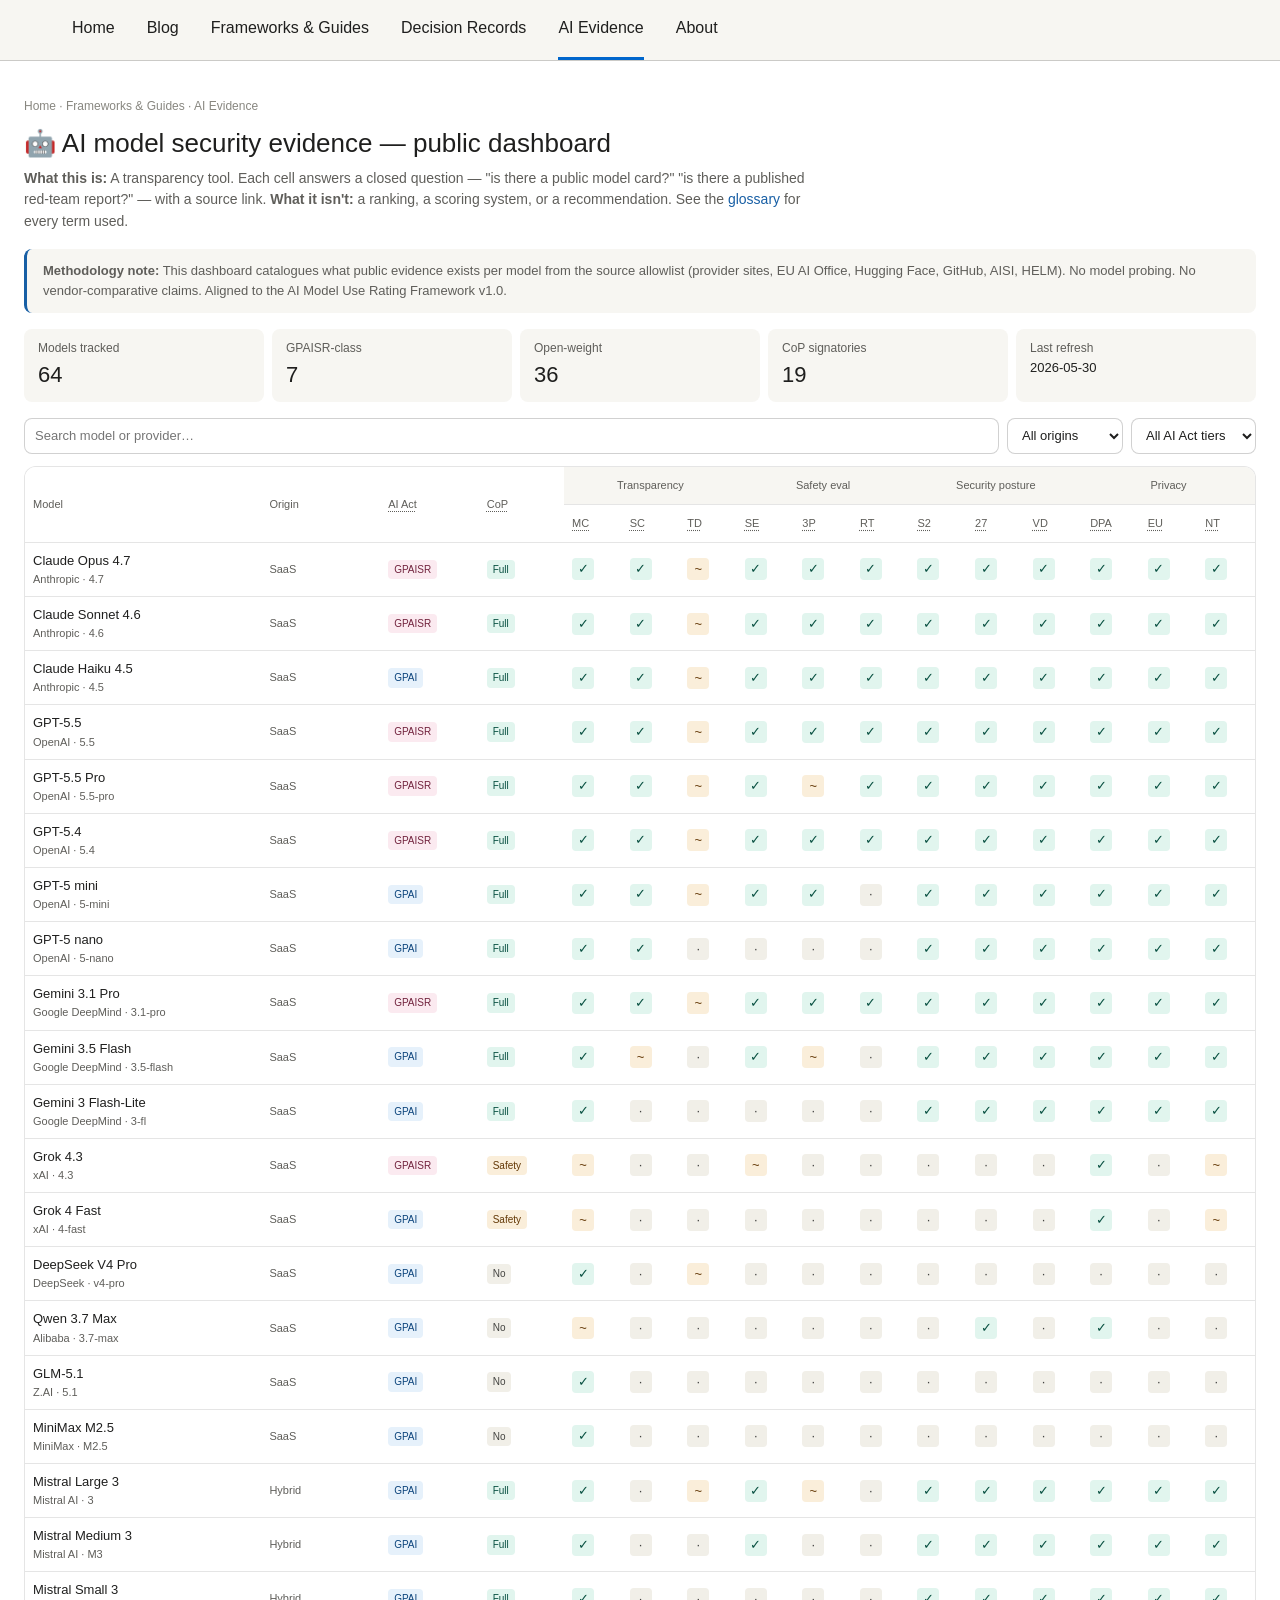
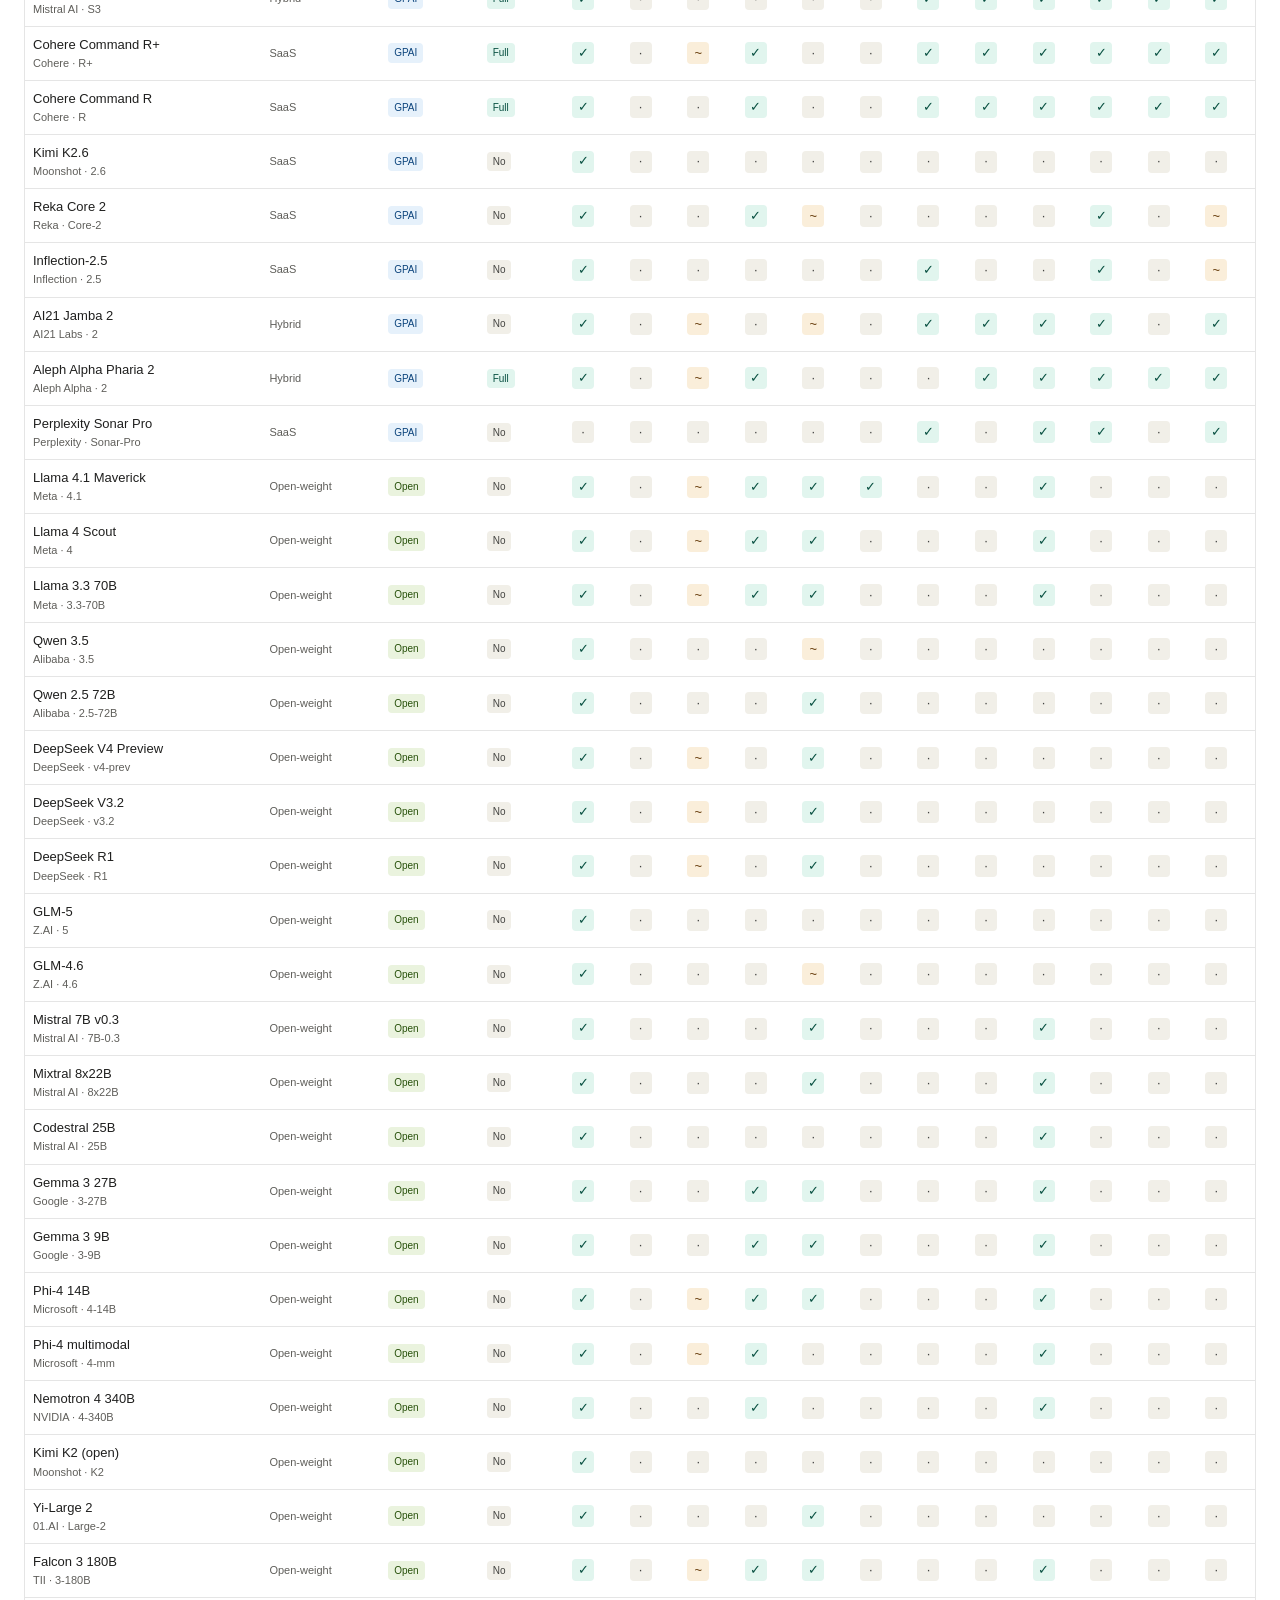
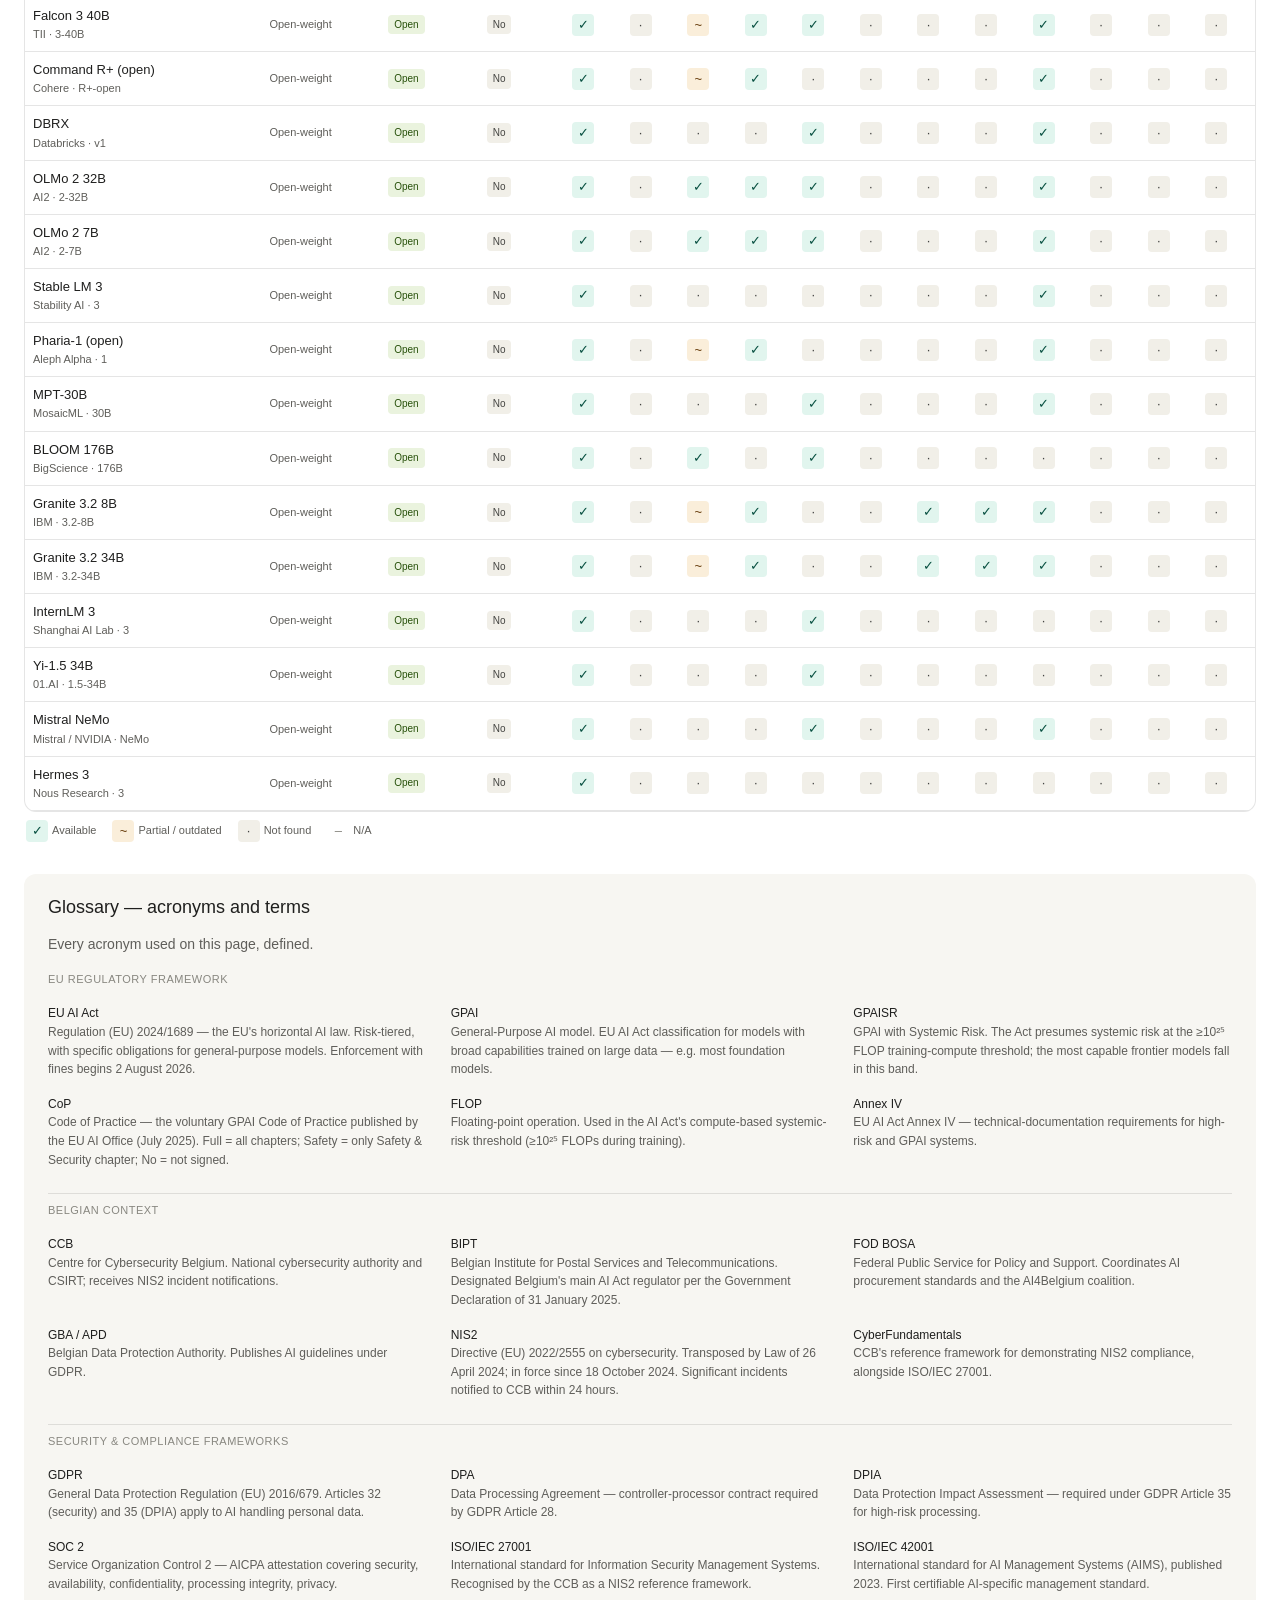
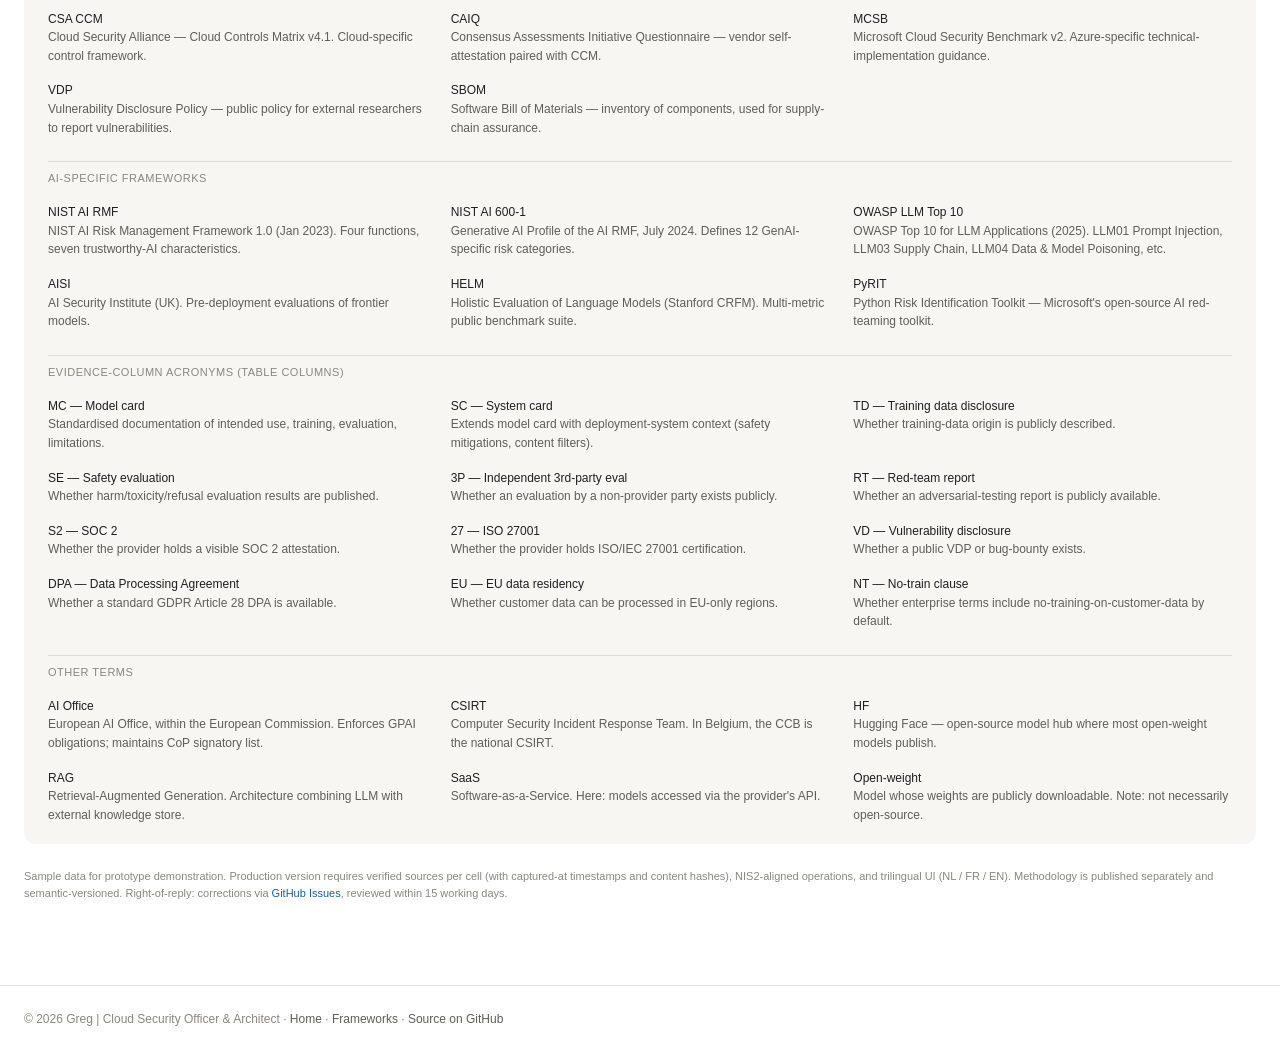
==== ai-evidence/index.html @ 9d5971b0 "Adding Benchmark" ====
<!DOCTYPE html>
<html lang="en">
<head>
  <meta charset="UTF-8">
  <meta name="viewport" content="width=device-width, initial-scale=1.0">
  <title>AI Evidence Dashboard — Greg</title>
  <meta name="description" content="Public dashboard cataloguing security-relevant evidence availability for AI models. Not a ranking.">
  <style>
    :root {
      --bg: #FFFFFF;
      --bg-2: #F7F6F2;
      --bg-3: #F1EFE8;
      --text: #1F1F1E;
      --text-2: #5F5E5A;
      --text-3: #888780;
      --accent: #185FA5;
      --border: rgba(0,0,0,0.10);
      --border-2: rgba(0,0,0,0.18);
      --radius-md: 8px;
      --radius-lg: 12px;
      --font-sans: -apple-system, BlinkMacSystemFont, "Segoe UI", Roboto, Helvetica, Arial, sans-serif;
      --c-teal-50: #E1F5EE; --c-teal-800: #085041;
      --c-amber-50: #FAEEDA; --c-amber-800: #633806;
      --c-gray-50: #F1EFE8; --c-gray-800: #444441;
      --c-blue-50: #E6F1FB; --c-blue-800: #0C447C;
      --c-pink-50: #FBEAF0; --c-pink-800: #72243E;
      --c-green-50: #EAF3DE; --c-green-800: #27500A;
    }
    @media (prefers-color-scheme: dark) {
      :root {
        --bg: #1A1A1A;
        --bg-2: #232321;
        --bg-3: #2C2C2A;
        --text: #F1EFE8;
        --text-2: #B4B2A9;
        --text-3: #888780;
        --accent: #85B7EB;
        --border: rgba(255,255,255,0.12);
        --border-2: rgba(255,255,255,0.20);
        --c-teal-50: #085041; --c-teal-800: #9FE1CB;
        --c-amber-50: #633806; --c-amber-800: #FAC775;
        --c-gray-50: #444441; --c-gray-800: #D3D1C7;
        --c-blue-50: #0C447C; --c-blue-800: #B5D4F4;
        --c-pink-50: #72243E; --c-pink-800: #F4C0D1;
        --c-green-50: #27500A; --c-green-800: #C0DD97;
      }
    }
    * { box-sizing: border-box; }
    body {
      font-family: var(--font-sans);
      color: var(--text);
      background: var(--bg);
      margin: 0;
      line-height: 1.55;
    }
    a { color: var(--accent); text-decoration: none; }
    a:hover { text-decoration: underline; }

    /* Site nav bar — styled to match gkrpro.github.io main nav */
    .site-nav {
      background: var(--bg-2);
      border-bottom: 1px solid var(--border-2);
      position: sticky;
      top: 0;
      z-index: 100;
    }
    .site-nav ul {
      list-style: none;
      max-width: 1200px;
      margin: 0 auto;
      padding: 0 2rem;
      display: flex;
      gap: 2rem;
      flex-wrap: wrap;
    }
    .site-nav a {
      display: block;
      padding: 1rem 0;
      color: var(--text);
      text-decoration: none;
      font-weight: 500;
      border-bottom: 3px solid transparent;
      transition: border-color 0.2s;
    }
    .site-nav a:hover {
      border-bottom-color: #0066cc;
      text-decoration: none;
    }
    .site-nav a.current {
      border-bottom-color: #0066cc;
    }

    main {
      max-width: 1400px;
      margin: 0 auto;
      padding: 24px;
    }
    h1 { font-size: 26px; font-weight: 500; margin: 8px 0 0; }
    h2 { font-size: 18px; font-weight: 500; margin: 32px 0 12px; }
    h3 { font-size: 14px; font-weight: 500; margin: 0 0 8px; }
    .lead { font-size: 14px; color: var(--text-2); margin: 4px 0 16px; max-width: 800px; }
    .breadcrumb { font-size: 12px; color: var(--text-3); margin-bottom: 4px; }
    .breadcrumb a { color: var(--text-3); }

    .banner { font-size: 13px; color: var(--text-2); background: var(--bg-2); padding: 12px 16px; border-radius: var(--radius-md); margin-bottom: 16px; border-left: 3px solid var(--accent); }
    .stats { display: grid; grid-template-columns: repeat(auto-fit, minmax(140px, 1fr)); gap: 8px; margin-bottom: 16px; }
    .stat { background: var(--bg-2); border-radius: var(--radius-md); padding: 10px 14px; }
    .stat-l { font-size: 12px; color: var(--text-2); }
    .stat-v { font-size: 22px; font-weight: 500; }
    .controls { display: flex; gap: 8px; flex-wrap: wrap; margin-bottom: 12px; }
    .controls input, .controls select {
      font-family: inherit;
      font-size: 13px;
      padding: 8px 10px;
      border: 0.5px solid var(--border-2);
      border-radius: var(--radius-md);
      background: var(--bg);
      color: var(--text);
      min-height: 36px;
    }
    .controls input { flex: 1; min-width: 200px; }
    .tbl-wrap { overflow-x: auto; border: 0.5px solid var(--border); border-radius: var(--radius-lg); background: var(--bg); }
    table.evd { width: 100%; border-collapse: collapse; font-size: 12px; min-width: 1100px; }
    table.evd thead th {
      position: sticky; top: 0; z-index: 2;
      background: var(--bg);
      border-bottom: 0.5px solid var(--border);
      padding: 10px 8px;
      text-align: left;
      font-weight: 500;
      font-size: 11px;
      color: var(--text-2);
      white-space: nowrap;
    }
    table.evd thead th.grp { background: var(--bg-2); }
    table.evd thead th[title] { cursor: help; text-decoration: underline dotted; text-underline-offset: 3px; }
    table.evd tbody td { padding: 8px; border-bottom: 0.5px solid var(--border); vertical-align: middle; white-space: nowrap; }
    table.evd tbody tr:hover { background: var(--bg-2); cursor: pointer; }
    .mdl { font-weight: 500; font-size: 13px; }
    .mdl-prov { font-size: 11px; color: var(--text-2); }
    .cell { display: inline-flex; align-items: center; justify-content: center; width: 22px; height: 22px; border-radius: 4px; font-size: 13px; }
    .cell.yes { color: var(--c-teal-800); background: var(--c-teal-50); }
    .cell.no { color: var(--c-gray-800); background: var(--c-gray-50); }
    .cell.part { color: var(--c-amber-800); background: var(--c-amber-50); }
    .cell.na { color: var(--text-3); background: transparent; }
    .badge { display: inline-block; font-size: 10px; padding: 2px 6px; border-radius: 4px; font-weight: 500; }
    .b-gpaisr { background: var(--c-pink-50); color: var(--c-pink-800); }
    .b-gpai { background: var(--c-blue-50); color: var(--c-blue-800); }
    .b-open { background: var(--c-green-50); color: var(--c-green-800); }
    .b-cop-f { background: var(--c-teal-50); color: var(--c-teal-800); }
    .b-cop-s { background: var(--c-amber-50); color: var(--c-amber-800); }
    .b-cop-n { background: var(--c-gray-50); color: var(--c-gray-800); }
    .legend { display: flex; gap: 16px; flex-wrap: wrap; font-size: 11px; color: var(--text-2); margin: 8px 2px 0; }
    .legend span { display: inline-flex; align-items: center; gap: 4px; }
    .detail { background: var(--bg-2); border-radius: var(--radius-lg); padding: 16px 18px; margin-top: 12px; font-size: 13px; display: none; }
    .detail.open { display: block; }
    .detail-row { display: flex; justify-content: space-between; padding: 6px 0; border-bottom: 0.5px solid var(--border); font-size: 12px; gap: 12px; }
    .detail-row:last-child { border-bottom: none; }
    .glossary { background: var(--bg-2); border-radius: var(--radius-lg); padding: 20px 24px; margin-top: 32px; }
    .glossary-grid { display: grid; grid-template-columns: repeat(auto-fit, minmax(280px, 1fr)); gap: 16px 24px; margin-top: 12px; }
    .gl-item { font-size: 12px; }
    .gl-key { font-weight: 500; color: var(--text); }
    .gl-def { color: var(--text-2); }
    .gl-section { grid-column: 1 / -1; font-size: 11px; font-weight: 500; color: var(--text-3); text-transform: uppercase; letter-spacing: 0.5px; margin-top: 8px; padding-top: 8px; border-top: 0.5px solid var(--border); }
    .gl-section:first-of-type { border-top: none; padding-top: 0; margin-top: 0; }
    .site-footer {
      border-top: 0.5px solid var(--border);
      margin-top: 48px;
      padding: 24px;
      max-width: 1400px;
      margin-left: auto;
      margin-right: auto;
      font-size: 12px;
      color: var(--text-3);
    }
    .site-footer a { color: var(--text-2); }
    .sr-only { position: absolute; width: 1px; height: 1px; padding: 0; margin: -1px; overflow: hidden; clip: rect(0,0,0,0); white-space: nowrap; border: 0; }
  </style>
</head>
<body>
  <h2 class="sr-only">AI Model Security Evidence Dashboard — Greg's site.</h2>

  <!-- Site navigation matching the rest of gkrpro.github.io -->
  <nav class="site-nav" aria-label="Main navigation">
    <ul>
      <li><a href="/">Home</a></li>
      <li><a href="/blog.html">Blog</a></li>
      <li><a href="/frameworks.html">Frameworks &amp; Guides</a></li>
      <li><a href="/decision-records.html">Decision Records</a></li>
      <li><a href="ai-evidence/index.html" class="current" aria-current="page">AI Evidence</a></li>
      <li><a href="/about.html">About</a></li>
    </ul>
  </nav>

  <main>
    <p class="breadcrumb"><a href="/">Home</a> · <a href="/frameworks.html">Frameworks &amp; Guides</a> · AI Evidence</p>
    <h1>🤖 AI model security evidence — public dashboard</h1>
    <p class="lead">
      <strong>What this is:</strong> A transparency tool. Each cell answers a closed question — "is there a public model card?" "is there a published red-team report?" — with a source link. <strong>What it isn't:</strong> a ranking, a scoring system, or a recommendation. See the <a href="#glossary">glossary</a> for every term used.
    </p>

    <div class="banner">
      <strong>Methodology note:</strong> This dashboard catalogues what public evidence exists per model from the source allowlist (provider sites, EU AI Office, Hugging Face, GitHub, AISI, HELM). No model probing. No vendor-comparative claims. Aligned to the AI Model Use Rating Framework v1.0.
    </div>

    <div class="stats">
      <div class="stat"><div class="stat-l">Models tracked</div><div class="stat-v" id="s-total">—</div></div>
      <div class="stat"><div class="stat-l">GPAISR-class</div><div class="stat-v" id="s-sr">—</div></div>
      <div class="stat"><div class="stat-l">Open-weight</div><div class="stat-v" id="s-ow">—</div></div>
      <div class="stat"><div class="stat-l">CoP signatories</div><div class="stat-v" id="s-cop">—</div></div>
      <div class="stat"><div class="stat-l">Last refresh</div><div class="stat-v" style="font-size: 13px;" id="s-refresh">—</div></div>
    </div>

    <div class="controls">
      <input type="text" id="f-search" placeholder="Search model or provider…" aria-label="Search">
      <select id="f-origin" aria-label="Filter by origin">
        <option value="">All origins</option>
        <option value="SaaS">SaaS API</option>
        <option value="Open-weight">Open-weight</option>
        <option value="Hybrid">Hybrid</option>
      </select>
      <select id="f-tier" aria-label="Filter by AI Act tier">
        <option value="">All AI Act tiers</option>
        <option value="GPAISR">GPAISR-class</option>
        <option value="GPAI">GPAI</option>
        <option value="Open">Open-weight</option>
      </select>
    </div>

    <div class="tbl-wrap">
      <table class="evd" aria-label="Models and evidence availability">
        <thead>
          <tr>
            <th rowspan="2">Model</th>
            <th rowspan="2">Origin</th>
            <th rowspan="2" title="EU AI Act classification">AI Act</th>
            <th rowspan="2" title="GPAI Code of Practice signatory status">CoP</th>
            <th class="grp" colspan="3" style="text-align: center;">Transparency</th>
            <th class="grp" colspan="3" style="text-align: center;">Safety eval</th>
            <th class="grp" colspan="3" style="text-align: center;">Security posture</th>
            <th class="grp" colspan="3" style="text-align: center;">Privacy</th>
          </tr>
          <tr>
            <th title="Model card">MC</th>
            <th title="System card">SC</th>
            <th title="Training data disclosure">TD</th>
            <th title="Safety evaluation published">SE</th>
            <th title="Independent third-party evaluation">3P</th>
            <th title="Red-team report">RT</th>
            <th title="SOC 2 attestation">S2</th>
            <th title="ISO/IEC 27001 certification">27</th>
            <th title="Vulnerability disclosure policy">VD</th>
            <th title="Data Processing Agreement">DPA</th>
            <th title="EU data-residency option">EU</th>
            <th title="No-training-on-customer-data clause">NT</th>
          </tr>
        </thead>
        <tbody id="tbody"></tbody>
      </table>
    </div>

    <div class="legend" role="note">
      <span><span class="cell yes" aria-hidden="true">✓</span> Available</span>
      <span><span class="cell part" aria-hidden="true">~</span> Partial / outdated</span>
      <span><span class="cell no" aria-hidden="true">·</span> Not found</span>
      <span><span class="cell na" aria-hidden="true">–</span> N/A</span>
    </div>

    <div id="detail" class="detail" aria-live="polite"></div>

    <section class="glossary" id="glossary">
      <h2 style="margin-top: 0;">Glossary — acronyms and terms</h2>
      <p class="lead">Every acronym used on this page, defined.</p>

      <div class="glossary-grid">
        <div class="gl-section">EU regulatory framework</div>
        <div class="gl-item"><div class="gl-key">EU AI Act</div><div class="gl-def">Regulation (EU) 2024/1689 — the EU's horizontal AI law. Risk-tiered, with specific obligations for general-purpose models. Enforcement with fines begins 2 August 2026.</div></div>
        <div class="gl-item"><div class="gl-key">GPAI</div><div class="gl-def">General-Purpose AI model. EU AI Act classification for models with broad capabilities trained on large data — e.g. most foundation models.</div></div>
        <div class="gl-item"><div class="gl-key">GPAISR</div><div class="gl-def">GPAI with Systemic Risk. The Act presumes systemic risk at the ≥10²⁵ FLOP training-compute threshold; the most capable frontier models fall in this band.</div></div>
        <div class="gl-item"><div class="gl-key">CoP</div><div class="gl-def">Code of Practice — the voluntary GPAI Code of Practice published by the EU AI Office (July 2025). Full = all chapters; Safety = only Safety &amp; Security chapter; No = not signed.</div></div>
        <div class="gl-item"><div class="gl-key">FLOP</div><div class="gl-def">Floating-point operation. Used in the AI Act's compute-based systemic-risk threshold (≥10²⁵ FLOPs during training).</div></div>
        <div class="gl-item"><div class="gl-key">Annex IV</div><div class="gl-def">EU AI Act Annex IV — technical-documentation requirements for high-risk and GPAI systems.</div></div>

        <div class="gl-section">Belgian context</div>
        <div class="gl-item"><div class="gl-key">CCB</div><div class="gl-def">Centre for Cybersecurity Belgium. National cybersecurity authority and CSIRT; receives NIS2 incident notifications.</div></div>
        <div class="gl-item"><div class="gl-key">BIPT</div><div class="gl-def">Belgian Institute for Postal Services and Telecommunications. Designated Belgium's main AI Act regulator per the Government Declaration of 31 January 2025.</div></div>
        <div class="gl-item"><div class="gl-key">FOD BOSA</div><div class="gl-def">Federal Public Service for Policy and Support. Coordinates AI procurement standards and the AI4Belgium coalition.</div></div>
        <div class="gl-item"><div class="gl-key">GBA / APD</div><div class="gl-def">Belgian Data Protection Authority. Publishes AI guidelines under GDPR.</div></div>
        <div class="gl-item"><div class="gl-key">NIS2</div><div class="gl-def">Directive (EU) 2022/2555 on cybersecurity. Transposed by Law of 26 April 2024; in force since 18 October 2024. Significant incidents notified to CCB within 24 hours.</div></div>
        <div class="gl-item"><div class="gl-key">CyberFundamentals</div><div class="gl-def">CCB's reference framework for demonstrating NIS2 compliance, alongside ISO/IEC 27001.</div></div>

        <div class="gl-section">Security &amp; compliance frameworks</div>
        <div class="gl-item"><div class="gl-key">GDPR</div><div class="gl-def">General Data Protection Regulation (EU) 2016/679. Articles 32 (security) and 35 (DPIA) apply to AI handling personal data.</div></div>
        <div class="gl-item"><div class="gl-key">DPA</div><div class="gl-def">Data Processing Agreement — controller-processor contract required by GDPR Article 28.</div></div>
        <div class="gl-item"><div class="gl-key">DPIA</div><div class="gl-def">Data Protection Impact Assessment — required under GDPR Article 35 for high-risk processing.</div></div>
        <div class="gl-item"><div class="gl-key">SOC 2</div><div class="gl-def">Service Organization Control 2 — AICPA attestation covering security, availability, confidentiality, processing integrity, privacy.</div></div>
        <div class="gl-item"><div class="gl-key">ISO/IEC 27001</div><div class="gl-def">International standard for Information Security Management Systems. Recognised by the CCB as a NIS2 reference framework.</div></div>
        <div class="gl-item"><div class="gl-key">ISO/IEC 42001</div><div class="gl-def">International standard for AI Management Systems (AIMS), published 2023. First certifiable AI-specific management standard.</div></div>
        <div class="gl-item"><div class="gl-key">CSA CCM</div><div class="gl-def">Cloud Security Alliance — Cloud Controls Matrix v4.1. Cloud-specific control framework.</div></div>
        <div class="gl-item"><div class="gl-key">CAIQ</div><div class="gl-def">Consensus Assessments Initiative Questionnaire — vendor self-attestation paired with CCM.</div></div>
        <div class="gl-item"><div class="gl-key">MCSB</div><div class="gl-def">Microsoft Cloud Security Benchmark v2. Azure-specific technical-implementation guidance.</div></div>
        <div class="gl-item"><div class="gl-key">VDP</div><div class="gl-def">Vulnerability Disclosure Policy — public policy for external researchers to report vulnerabilities.</div></div>
        <div class="gl-item"><div class="gl-key">SBOM</div><div class="gl-def">Software Bill of Materials — inventory of components, used for supply-chain assurance.</div></div>

        <div class="gl-section">AI-specific frameworks</div>
        <div class="gl-item"><div class="gl-key">NIST AI RMF</div><div class="gl-def">NIST AI Risk Management Framework 1.0 (Jan 2023). Four functions, seven trustworthy-AI characteristics.</div></div>
        <div class="gl-item"><div class="gl-key">NIST AI 600-1</div><div class="gl-def">Generative AI Profile of the AI RMF, July 2024. Defines 12 GenAI-specific risk categories.</div></div>
        <div class="gl-item"><div class="gl-key">OWASP LLM Top 10</div><div class="gl-def">OWASP Top 10 for LLM Applications (2025). LLM01 Prompt Injection, LLM03 Supply Chain, LLM04 Data &amp; Model Poisoning, etc.</div></div>
        <div class="gl-item"><div class="gl-key">AISI</div><div class="gl-def">AI Security Institute (UK). Pre-deployment evaluations of frontier models.</div></div>
        <div class="gl-item"><div class="gl-key">HELM</div><div class="gl-def">Holistic Evaluation of Language Models (Stanford CRFM). Multi-metric public benchmark suite.</div></div>
        <div class="gl-item"><div class="gl-key">PyRIT</div><div class="gl-def">Python Risk Identification Toolkit — Microsoft's open-source AI red-teaming toolkit.</div></div>

        <div class="gl-section">Evidence-column acronyms (table columns)</div>
        <div class="gl-item"><div class="gl-key">MC — Model card</div><div class="gl-def">Standardised documentation of intended use, training, evaluation, limitations.</div></div>
        <div class="gl-item"><div class="gl-key">SC — System card</div><div class="gl-def">Extends model card with deployment-system context (safety mitigations, content filters).</div></div>
        <div class="gl-item"><div class="gl-key">TD — Training data disclosure</div><div class="gl-def">Whether training-data origin is publicly described.</div></div>
        <div class="gl-item"><div class="gl-key">SE — Safety evaluation</div><div class="gl-def">Whether harm/toxicity/refusal evaluation results are published.</div></div>
        <div class="gl-item"><div class="gl-key">3P — Independent 3rd-party eval</div><div class="gl-def">Whether an evaluation by a non-provider party exists publicly.</div></div>
        <div class="gl-item"><div class="gl-key">RT — Red-team report</div><div class="gl-def">Whether an adversarial-testing report is publicly available.</div></div>
        <div class="gl-item"><div class="gl-key">S2 — SOC 2</div><div class="gl-def">Whether the provider holds a visible SOC 2 attestation.</div></div>
        <div class="gl-item"><div class="gl-key">27 — ISO 27001</div><div class="gl-def">Whether the provider holds ISO/IEC 27001 certification.</div></div>
        <div class="gl-item"><div class="gl-key">VD — Vulnerability disclosure</div><div class="gl-def">Whether a public VDP or bug-bounty exists.</div></div>
        <div class="gl-item"><div class="gl-key">DPA — Data Processing Agreement</div><div class="gl-def">Whether a standard GDPR Article 28 DPA is available.</div></div>
        <div class="gl-item"><div class="gl-key">EU — EU data residency</div><div class="gl-def">Whether customer data can be processed in EU-only regions.</div></div>
        <div class="gl-item"><div class="gl-key">NT — No-train clause</div><div class="gl-def">Whether enterprise terms include no-training-on-customer-data by default.</div></div>

        <div class="gl-section">Other terms</div>
        <div class="gl-item"><div class="gl-key">AI Office</div><div class="gl-def">European AI Office, within the European Commission. Enforces GPAI obligations; maintains CoP signatory list.</div></div>
        <div class="gl-item"><div class="gl-key">CSIRT</div><div class="gl-def">Computer Security Incident Response Team. In Belgium, the CCB is the national CSIRT.</div></div>
        <div class="gl-item"><div class="gl-key">HF</div><div class="gl-def">Hugging Face — open-source model hub where most open-weight models publish.</div></div>
        <div class="gl-item"><div class="gl-key">RAG</div><div class="gl-def">Retrieval-Augmented Generation. Architecture combining LLM with external knowledge store.</div></div>
        <div class="gl-item"><div class="gl-key">SaaS</div><div class="gl-def">Software-as-a-Service. Here: models accessed via the provider's API.</div></div>
        <div class="gl-item"><div class="gl-key">Open-weight</div><div class="gl-def">Model whose weights are publicly downloadable. Note: not necessarily open-source.</div></div>
      </div>
    </section>

    <p style="font-size: 11px; color: var(--text-3); margin-top: 24px;">
      Sample data for prototype demonstration. Production version requires verified sources per cell (with captured-at timestamps and content hashes), NIS2-aligned operations, and trilingual UI (NL / FR / EN). Methodology is published separately and semantic-versioned. Right-of-reply: corrections via <a href="https://github.com/gkrpro/gkrpro.github.io/issues" target="_blank" rel="noopener">GitHub Issues</a>, reviewed within 15 working days.
    </p>
  </main>

  <footer class="site-footer">
    © 2026 Greg | Cloud Security Officer &amp; Architect · <a href="/">Home</a> · <a href="/frameworks.html">Frameworks</a> · <a href="https://github.com/gkrpro/gkrpro.github.io" target="_blank" rel="noopener">Source on GitHub</a>
  </footer>

  <script>
    const STATUS = {1: 'yes', 0: 'no', 2: 'part', 3: 'na'};
    const SYM = {1: '✓', 0: '·', 2: '~', 3: '–'};

    function cell(v) {
      const c = STATUS[v] || 'no';
      const s = SYM[v] || '·';
      return '<span class="cell ' + c + '" aria-hidden="true">' + s + '</span>';
    }
    function tierBadge(t) {
      if (t === 'GPAISR') return '<span class="badge b-gpaisr">GPAISR</span>';
      if (t === 'GPAI') return '<span class="badge b-gpai">GPAI</span>';
      return '<span class="badge b-open">Open</span>';
    }
    function copBadge(c) {
      if (c === 'F') return '<span class="badge b-cop-f">Full</span>';
      if (c === 'S') return '<span class="badge b-cop-s">Safety</span>';
      return '<span class="badge b-cop-n">No</span>';
    }

    let MODELS = [];
    let META = {};
    const tbody = document.getElementById('tbody');
    const fSearch = document.getElementById('f-search');
    const fOrigin = document.getElementById('f-origin');
    const fTier = document.getElementById('f-tier');
    const detail = document.getElementById('detail');

    function render() {
      const q = fSearch.value.toLowerCase();
      const o = fOrigin.value;
      const t = fTier.value;
      const rows = MODELS.filter(m =>
        (!q || m.n.toLowerCase().includes(q) || m.p.toLowerCase().includes(q)) &&
        (!o || m.o === o) &&
        (!t || m.t === t)
      );
      tbody.innerHTML = rows.map(m => {
        const idx = MODELS.indexOf(m);
        return '<tr data-idx="' + idx + '">' +
          '<td><div class="mdl">' + m.n + '</div><div class="mdl-prov">' + m.p + ' · ' + m.v + '</div></td>' +
          '<td style="font-size: 11px; color: var(--text-2);">' + m.o + '</td>' +
          '<td>' + tierBadge(m.t) + '</td>' +
          '<td>' + copBadge(m.cop) + '</td>' +
          '<td>' + cell(m.mc) + '</td><td>' + cell(m.sc) + '</td><td>' + cell(m.td) + '</td>' +
          '<td>' + cell(m.se) + '</td><td>' + cell(m.tp) + '</td><td>' + cell(m.rt) + '</td>' +
          '<td>' + cell(m.s2) + '</td><td>' + cell(m.iso) + '</td><td>' + cell(m.vd) + '</td>' +
          '<td>' + cell(m.dpa) + '</td><td>' + cell(m.eu) + '</td><td>' + cell(m.nt) + '</td>' +
          '</tr>';
      }).join('');
      document.getElementById('s-total').textContent = MODELS.length;
      document.getElementById('s-sr').textContent = MODELS.filter(m => m.t === 'GPAISR').length;
      document.getElementById('s-ow').textContent = MODELS.filter(m => m.o === 'Open-weight').length;
      document.getElementById('s-cop').textContent = MODELS.filter(m => m.cop === 'F' || m.cop === 'S').length;
    }

    function showDetail(idx) {
      const m = MODELS[idx];
      const items = [
        ['Model card (MC)', m.mc, m.urls && m.urls.mc],
        ['System card (SC)', m.sc, m.urls && m.urls.sc],
        ['Training data disclosure (TD)', m.td, m.urls && m.urls.td],
        ['Safety evaluation (SE)', m.se, m.urls && m.urls.se],
        ['Independent 3rd-party eval (3P)', m.tp, m.urls && m.urls.tp],
        ['Red-team report (RT)', m.rt, m.urls && m.urls.rt],
        ['SOC 2 (S2)', m.s2, m.urls && m.urls.s2],
        ['ISO 27001 (27)', m.iso, m.urls && m.urls.iso],
        ['Vulnerability disclosure (VD)', m.vd, m.urls && m.urls.vd],
        ['Data Processing Agreement (DPA)', m.dpa, m.urls && m.urls.dpa],
        ['EU data residency (EU)', m.eu, m.urls && m.urls.eu],
        ['No-train clause (NT)', m.nt, m.urls && m.urls.nt],
      ];
      detail.innerHTML =
        '<h3>' + m.n + ' <span style="font-weight: 400; color: var(--text-2); font-size: 12px;">' + m.p + ' · ' + m.v + ' · ' + m.o + '</span></h3>' +
        items.map(([k, v, u]) => {
          const hasSource = (v === 1 || v === 2) && u;
          return '<div class="detail-row"><span>' + k + '</span><span>' + SYM[v] + ' ' +
            (hasSource ? '<a href="' + u + '" target="_blank" rel="noopener">source ↗</a>' :
             '<span style="color: var(--text-3);">no public source</span>') + '</span></div>';
        }).join('') +
        '<p style="font-size: 11px; color: var(--text-3); margin: 12px 0 0;">Last verified: ' + (m.last_verified || 'unknown') + '</p>';
      detail.classList.add('open');
      detail.scrollIntoView({behavior: 'smooth', block: 'nearest'});
    }

    tbody.addEventListener('click', e => {
      const tr = e.target.closest('tr');
      if (tr && tr.dataset.idx !== undefined) showDetail(parseInt(tr.dataset.idx, 10));
    });
    fSearch.addEventListener('input', render);
    fOrigin.addEventListener('change', render);
    fTier.addEventListener('change', render);

    fetch('./data/models.json', {cache: 'no-cache'})
      .then(r => r.json())
      .then(data => {
        MODELS = data.models || [];
        META = data.meta || {};
        document.getElementById('s-refresh').textContent = META.generated_at || '—';
        render();
      })
      .catch(err => {
        tbody.innerHTML = '<tr><td colspan="16" style="padding: 16px; color: var(--text-2);">Failed to load data/models.json. ' + err.message + '</td></tr>';
      });
  </script>
</body>
</html>
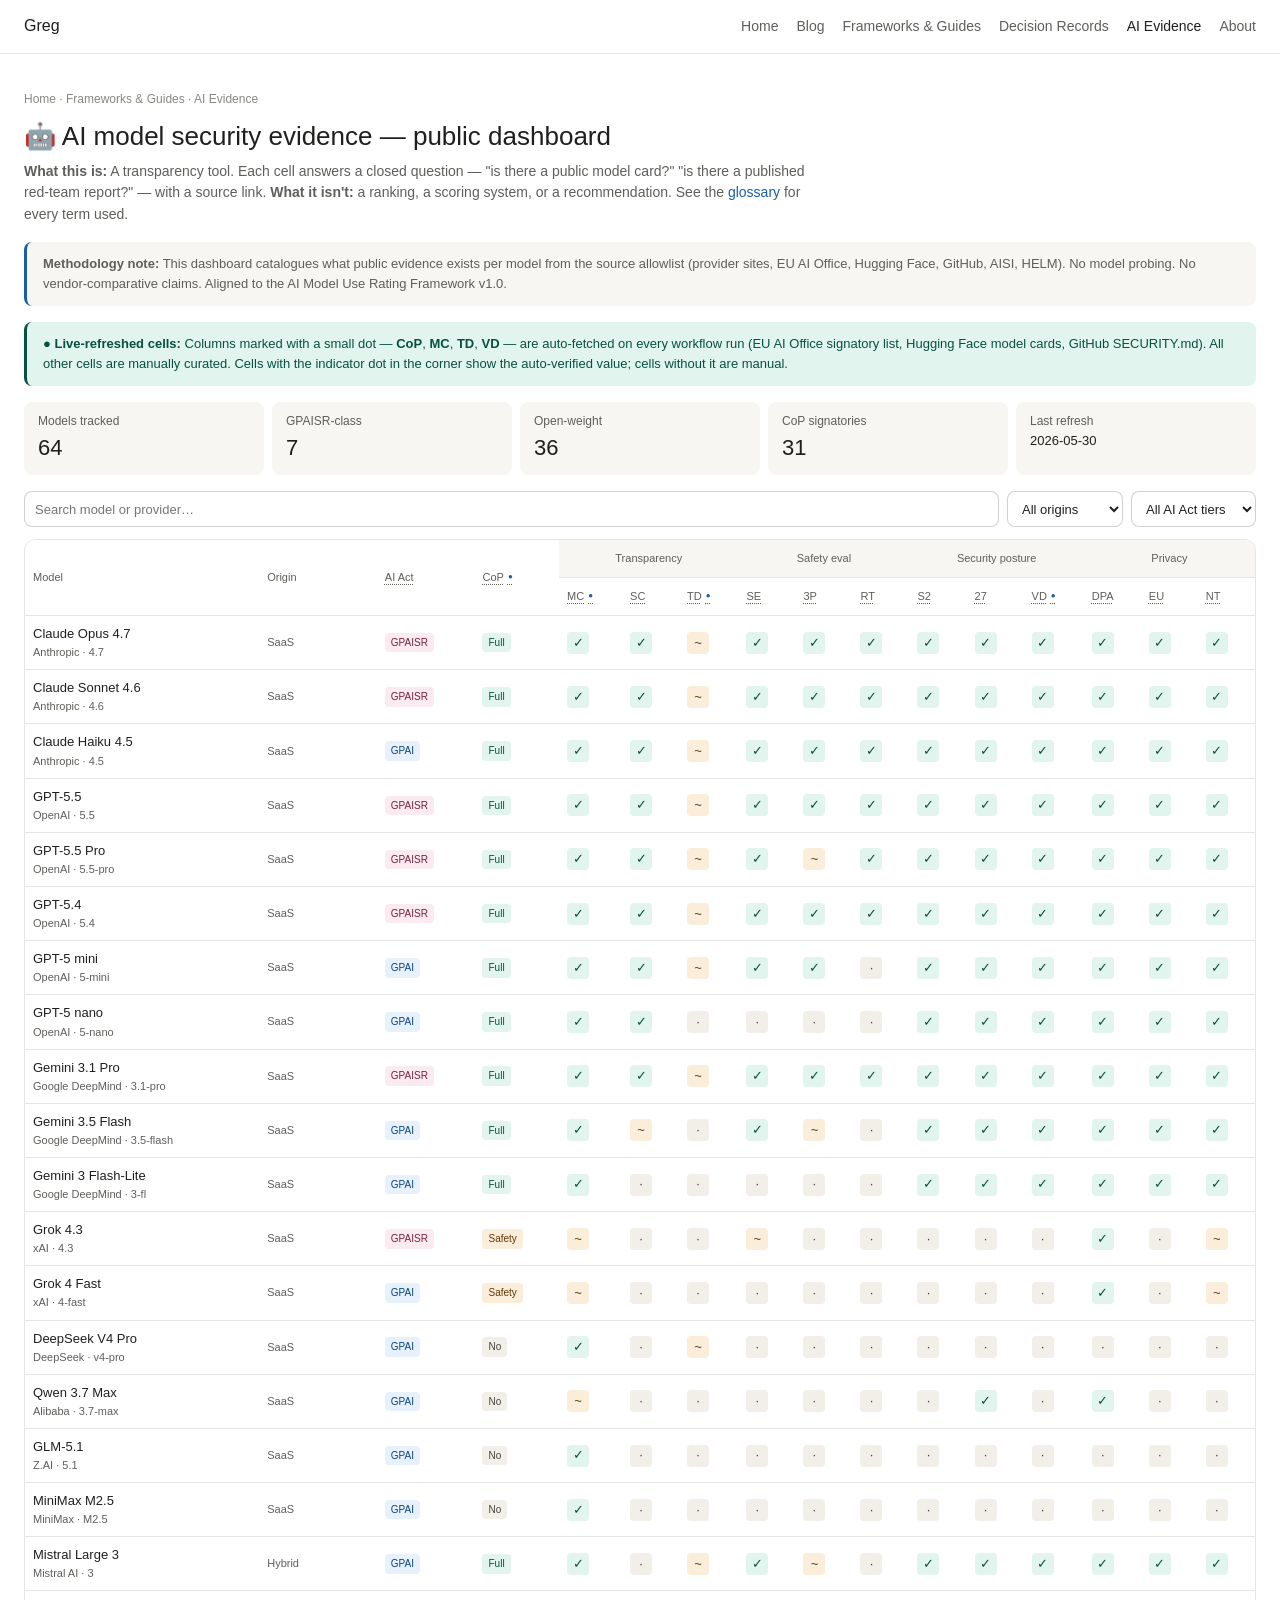
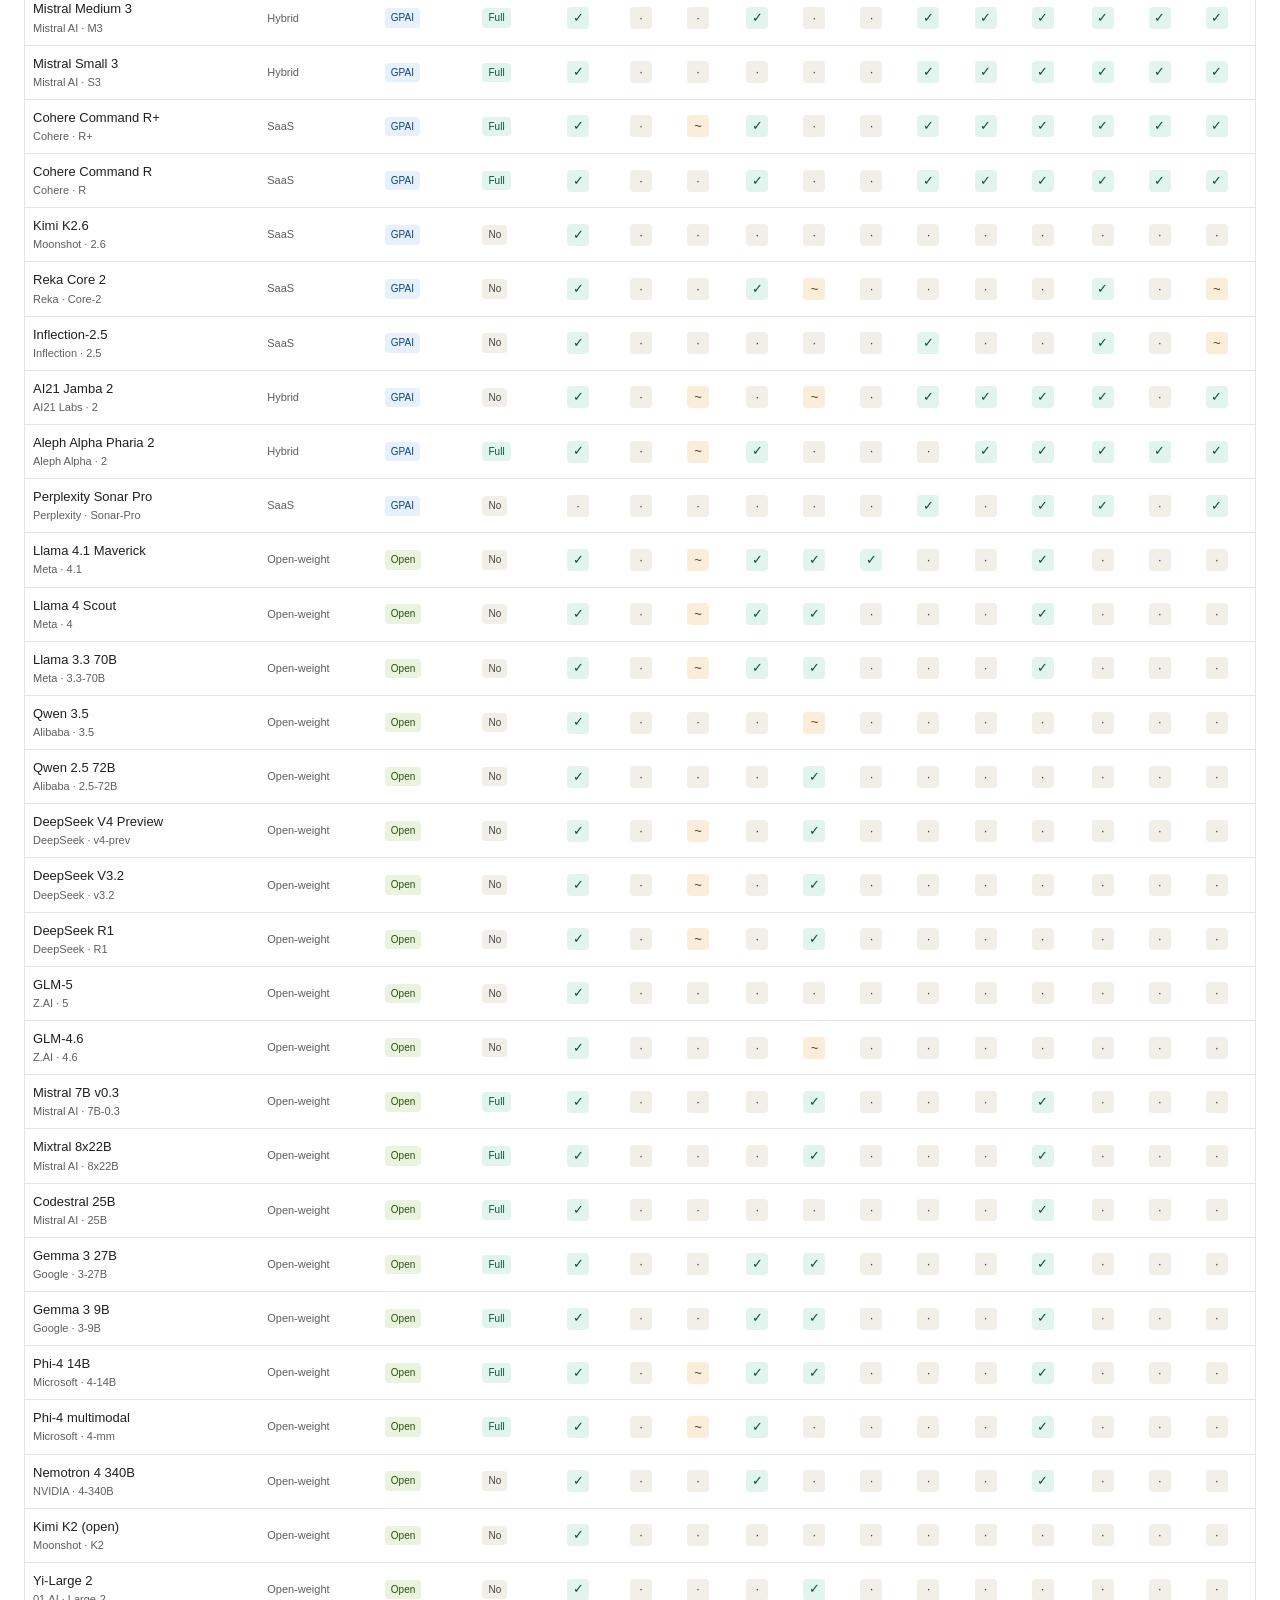
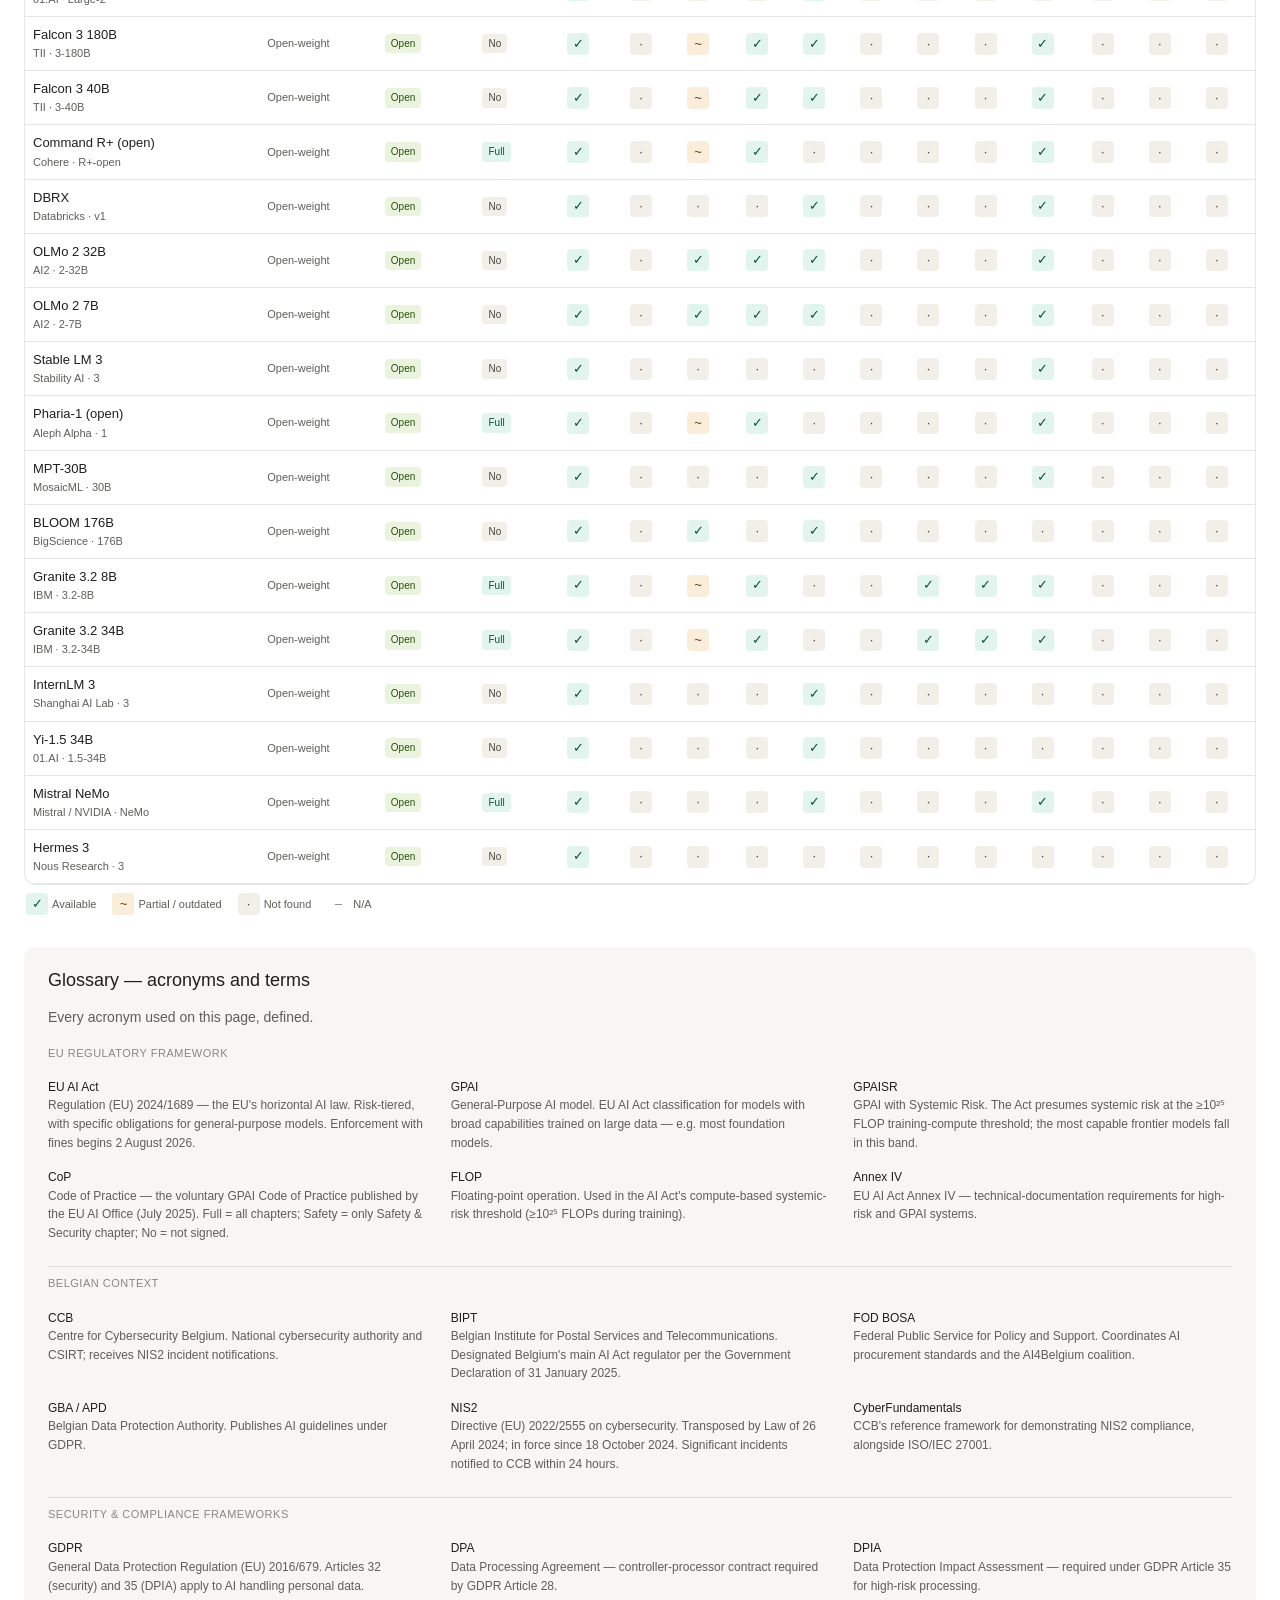
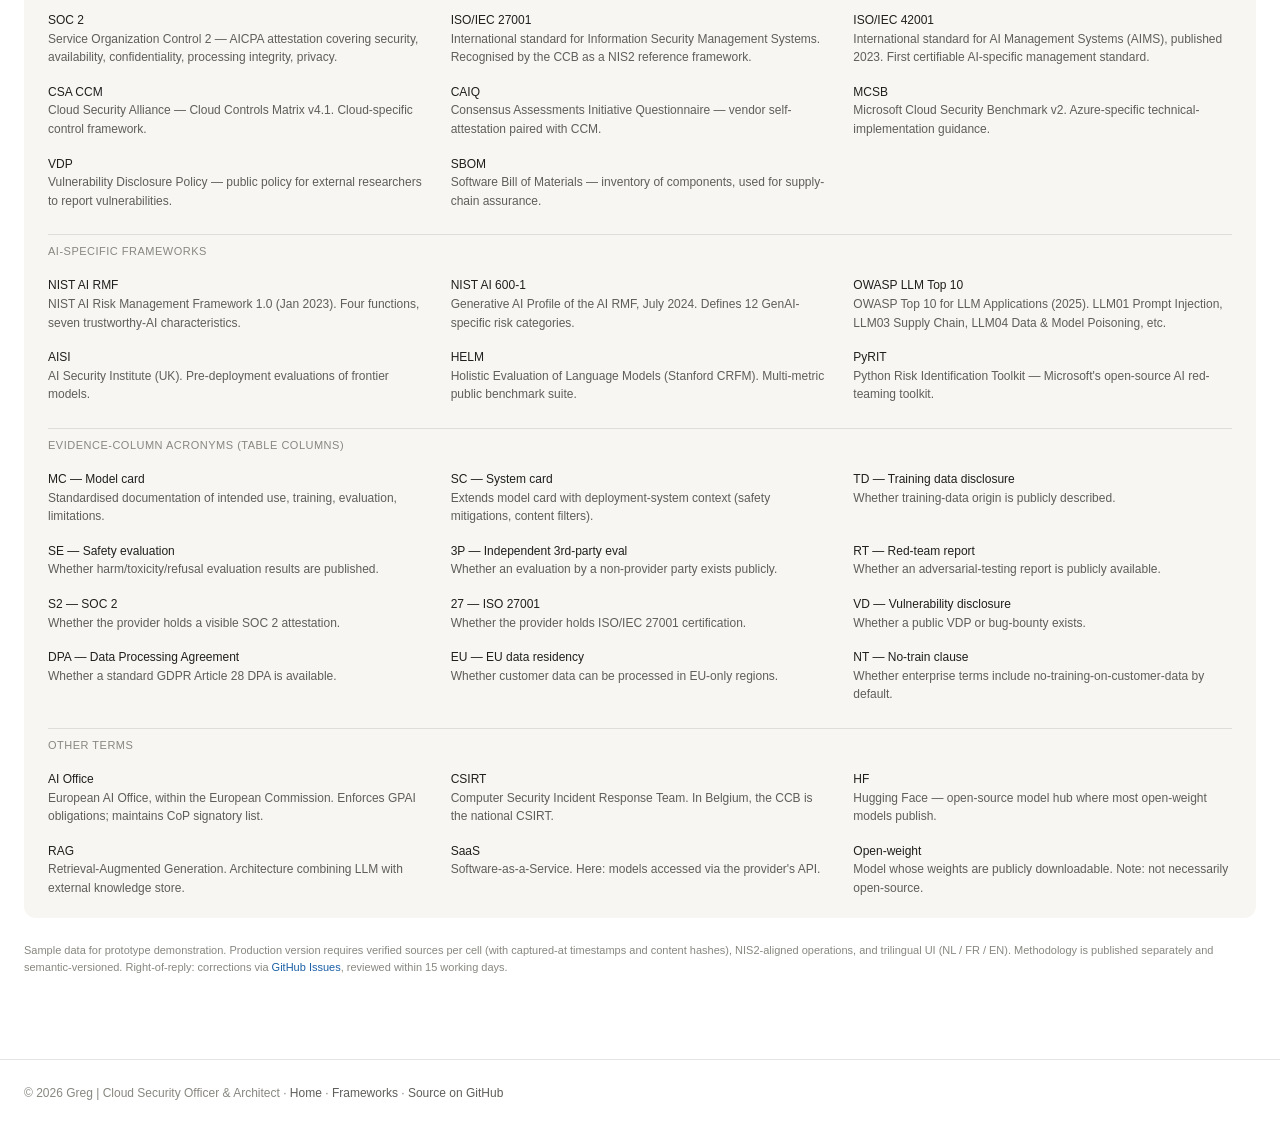
==== commit cac0c469: "Adding Benchmark live" ====
--- a/ai-evidence/index.html
+++ b/ai-evidence/index.html
@@ -56,39 +56,44 @@
     a { color: var(--accent); text-decoration: none; }
     a:hover { text-decoration: underline; }
 
-    /* Site nav bar — styled to match gkrpro.github.io main nav */
+    /* Site nav bar — matches your existing nav items */
     .site-nav {
-      background: var(--bg-2);
-      border-bottom: 1px solid var(--border-2);
+      border-bottom: 0.5px solid var(--border);
+      background: var(--bg);
       position: sticky;
       top: 0;
-      z-index: 100;
-    }
-    .site-nav ul {
-      list-style: none;
-      max-width: 1200px;
+      z-index: 10;
+    }
+    .site-nav-inner {
+      max-width: 1400px;
       margin: 0 auto;
-      padding: 0 2rem;
+      padding: 14px 24px;
       display: flex;
-      gap: 2rem;
+      align-items: center;
+      justify-content: space-between;
+      gap: 16px;
       flex-wrap: wrap;
     }
-    .site-nav a {
-      display: block;
-      padding: 1rem 0;
+    .site-brand {
+      font-weight: 500;
+      font-size: 16px;
       color: var(--text);
-      text-decoration: none;
+    }
+    .site-brand a { color: inherit; }
+    .site-links {
+      display: flex;
+      gap: 18px;
+      flex-wrap: wrap;
+      font-size: 14px;
+    }
+    .site-links a {
+      color: var(--text-2);
+    }
+    .site-links a.current {
+      color: var(--text);
       font-weight: 500;
-      border-bottom: 3px solid transparent;
-      transition: border-color 0.2s;
-    }
-    .site-nav a:hover {
-      border-bottom-color: #0066cc;
-      text-decoration: none;
-    }
-    .site-nav a.current {
-      border-bottom-color: #0066cc;
-    }
+    }
+    .site-links a:hover { color: var(--text); text-decoration: none; }
 
     main {
       max-width: 1400px;
@@ -138,11 +143,28 @@
     table.evd tbody tr:hover { background: var(--bg-2); cursor: pointer; }
     .mdl { font-weight: 500; font-size: 13px; }
     .mdl-prov { font-size: 11px; color: var(--text-2); }
-    .cell { display: inline-flex; align-items: center; justify-content: center; width: 22px; height: 22px; border-radius: 4px; font-size: 13px; }
+    .cell { display: inline-flex; align-items: center; justify-content: center; width: 22px; height: 22px; border-radius: 4px; font-size: 13px; position: relative; }
     .cell.yes { color: var(--c-teal-800); background: var(--c-teal-50); }
     .cell.no { color: var(--c-gray-800); background: var(--c-gray-50); }
     .cell.part { color: var(--c-amber-800); background: var(--c-amber-50); }
     .cell.na { color: var(--text-3); background: transparent; }
+    /* Auto-verified cells get a small live-indicator dot in the corner */
+    .cell.auto::after {
+      content: '';
+      position: absolute;
+      top: 1px; right: 1px;
+      width: 5px; height: 5px;
+      border-radius: 50%;
+      background: var(--accent);
+    }
+    th.auto-col { position: relative; }
+    th.auto-col::after {
+      content: '●';
+      color: var(--accent);
+      font-size: 8px;
+      margin-left: 4px;
+      vertical-align: 2px;
+    }
     .badge { display: inline-block; font-size: 10px; padding: 2px 6px; border-radius: 4px; font-weight: 500; }
     .b-gpaisr { background: var(--c-pink-50); color: var(--c-pink-800); }
     .b-gpai { background: var(--c-blue-50); color: var(--c-blue-800); }
@@ -182,14 +204,17 @@
 
   <!-- Site navigation matching the rest of gkrpro.github.io -->
   <nav class="site-nav" aria-label="Main navigation">
-    <ul>
-      <li><a href="/">Home</a></li>
-      <li><a href="/blog.html">Blog</a></li>
-      <li><a href="/frameworks.html">Frameworks &amp; Guides</a></li>
-      <li><a href="/decision-records.html">Decision Records</a></li>
-      <li><a href="ai-evidence/index.html" class="current" aria-current="page">AI Evidence</a></li>
-      <li><a href="/about.html">About</a></li>
-    </ul>
+    <div class="site-nav-inner">
+      <div class="site-brand"><a href="/">Greg</a></div>
+      <div class="site-links">
+        <a href="/">Home</a>
+        <a href="/blog.html">Blog</a>
+        <a href="/frameworks.html">Frameworks &amp; Guides</a>
+        <a href="/decision-records.html">Decision Records</a>
+        <a href="/ai-evidence/" class="current" aria-current="page">AI Evidence</a>
+        <a href="/about.html">About</a>
+      </div>
+    </div>
   </nav>
 
   <main>
@@ -201,6 +226,10 @@
 
     <div class="banner">
       <strong>Methodology note:</strong> This dashboard catalogues what public evidence exists per model from the source allowlist (provider sites, EU AI Office, Hugging Face, GitHub, AISI, HELM). No model probing. No vendor-comparative claims. Aligned to the AI Model Use Rating Framework v1.0.
+    </div>
+
+    <div class="banner" style="border-left-color: var(--c-teal-800); background: var(--c-teal-50); color: var(--c-teal-800);">
+      <strong>● Live-refreshed cells:</strong> Columns marked with a small dot — <strong>CoP</strong>, <strong>MC</strong>, <strong>TD</strong>, <strong>VD</strong> — are auto-fetched on every workflow run (EU AI Office signatory list, Hugging Face model cards, GitHub SECURITY.md). All other cells are manually curated. Cells with the indicator dot in the corner show the auto-verified value; cells without it are manual.
     </div>
 
     <div class="stats">
@@ -234,22 +263,22 @@
             <th rowspan="2">Model</th>
             <th rowspan="2">Origin</th>
             <th rowspan="2" title="EU AI Act classification">AI Act</th>
-            <th rowspan="2" title="GPAI Code of Practice signatory status">CoP</th>
+            <th rowspan="2" title="GPAI Code of Practice signatory status — auto-refreshed from the EU AI Office page" class="auto-col">CoP</th>
             <th class="grp" colspan="3" style="text-align: center;">Transparency</th>
             <th class="grp" colspan="3" style="text-align: center;">Safety eval</th>
             <th class="grp" colspan="3" style="text-align: center;">Security posture</th>
             <th class="grp" colspan="3" style="text-align: center;">Privacy</th>
           </tr>
           <tr>
-            <th title="Model card">MC</th>
+            <th title="Model card — auto-refreshed from Hugging Face for open-weight models" class="auto-col">MC</th>
             <th title="System card">SC</th>
-            <th title="Training data disclosure">TD</th>
+            <th title="Training data disclosure — auto-refreshed from Hugging Face for open-weight models" class="auto-col">TD</th>
             <th title="Safety evaluation published">SE</th>
             <th title="Independent third-party evaluation">3P</th>
             <th title="Red-team report">RT</th>
             <th title="SOC 2 attestation">S2</th>
             <th title="ISO/IEC 27001 certification">27</th>
-            <th title="Vulnerability disclosure policy">VD</th>
+            <th title="Vulnerability disclosure policy — auto-refreshed from GitHub SECURITY.md for open-weight models" class="auto-col">VD</th>
             <th title="Data Processing Agreement">DPA</th>
             <th title="EU data-residency option">EU</th>
             <th title="No-training-on-customer-data clause">NT</th>
@@ -346,21 +375,31 @@
   <script>
     const STATUS = {1: 'yes', 0: 'no', 2: 'part', 3: 'na'};
     const SYM = {1: '✓', 0: '·', 2: '~', 3: '–'};
-
-    function cell(v) {
+    const AUTO_CELLS = new Set(['mc', 'td', 'cop', 'vd']);
+
+    function isAuto(model, cell) {
+      const prov = model._provenance || {};
+      const p = prov[cell];
+      return p && p.mode === 'auto';
+    }
+
+    function cell(v, autoFlag) {
       const c = STATUS[v] || 'no';
       const s = SYM[v] || '·';
-      return '<span class="cell ' + c + '" aria-hidden="true">' + s + '</span>';
+      const cls = 'cell ' + c + (autoFlag ? ' auto' : '');
+      const title = autoFlag ? ' title="auto-verified"' : '';
+      return '<span class="' + cls + '"' + title + ' aria-hidden="true">' + s + '</span>';
     }
     function tierBadge(t) {
       if (t === 'GPAISR') return '<span class="badge b-gpaisr">GPAISR</span>';
       if (t === 'GPAI') return '<span class="badge b-gpai">GPAI</span>';
       return '<span class="badge b-open">Open</span>';
     }
-    function copBadge(c) {
-      if (c === 'F') return '<span class="badge b-cop-f">Full</span>';
-      if (c === 'S') return '<span class="badge b-cop-s">Safety</span>';
-      return '<span class="badge b-cop-n">No</span>';
+    function copBadge(c, autoFlag) {
+      const dot = autoFlag ? '<span style="display:inline-block;width:5px;height:5px;border-radius:50%;background:var(--accent);margin-left:4px;vertical-align:middle;" title="auto-verified"></span>' : '';
+      if (c === 'F') return '<span class="badge b-cop-f">Full</span>' + dot;
+      if (c === 'S') return '<span class="badge b-cop-s">Safety</span>' + dot;
+      return '<span class="badge b-cop-n">No</span>' + dot;
     }
 
     let MODELS = [];
@@ -386,11 +425,11 @@
           '<td><div class="mdl">' + m.n + '</div><div class="mdl-prov">' + m.p + ' · ' + m.v + '</div></td>' +
           '<td style="font-size: 11px; color: var(--text-2);">' + m.o + '</td>' +
           '<td>' + tierBadge(m.t) + '</td>' +
-          '<td>' + copBadge(m.cop) + '</td>' +
-          '<td>' + cell(m.mc) + '</td><td>' + cell(m.sc) + '</td><td>' + cell(m.td) + '</td>' +
-          '<td>' + cell(m.se) + '</td><td>' + cell(m.tp) + '</td><td>' + cell(m.rt) + '</td>' +
-          '<td>' + cell(m.s2) + '</td><td>' + cell(m.iso) + '</td><td>' + cell(m.vd) + '</td>' +
-          '<td>' + cell(m.dpa) + '</td><td>' + cell(m.eu) + '</td><td>' + cell(m.nt) + '</td>' +
+          '<td>' + copBadge(m.cop, isAuto(m, 'cop')) + '</td>' +
+          '<td>' + cell(m.mc, isAuto(m, 'mc')) + '</td><td>' + cell(m.sc, false) + '</td><td>' + cell(m.td, isAuto(m, 'td')) + '</td>' +
+          '<td>' + cell(m.se, false) + '</td><td>' + cell(m.tp, false) + '</td><td>' + cell(m.rt, false) + '</td>' +
+          '<td>' + cell(m.s2, false) + '</td><td>' + cell(m.iso, false) + '</td><td>' + cell(m.vd, isAuto(m, 'vd')) + '</td>' +
+          '<td>' + cell(m.dpa, false) + '</td><td>' + cell(m.eu, false) + '</td><td>' + cell(m.nt, false) + '</td>' +
           '</tr>';
       }).join('');
       document.getElementById('s-total').textContent = MODELS.length;
@@ -401,25 +440,42 @@
 
     function showDetail(idx) {
       const m = MODELS[idx];
+      const prov = m._provenance || {};
       const items = [
-        ['Model card (MC)', m.mc, m.urls && m.urls.mc],
-        ['System card (SC)', m.sc, m.urls && m.urls.sc],
-        ['Training data disclosure (TD)', m.td, m.urls && m.urls.td],
-        ['Safety evaluation (SE)', m.se, m.urls && m.urls.se],
-        ['Independent 3rd-party eval (3P)', m.tp, m.urls && m.urls.tp],
-        ['Red-team report (RT)', m.rt, m.urls && m.urls.rt],
-        ['SOC 2 (S2)', m.s2, m.urls && m.urls.s2],
-        ['ISO 27001 (27)', m.iso, m.urls && m.urls.iso],
-        ['Vulnerability disclosure (VD)', m.vd, m.urls && m.urls.vd],
-        ['Data Processing Agreement (DPA)', m.dpa, m.urls && m.urls.dpa],
-        ['EU data residency (EU)', m.eu, m.urls && m.urls.eu],
-        ['No-train clause (NT)', m.nt, m.urls && m.urls.nt],
+        ['Model card', 'mc', m.mc],
+        ['System card', 'sc', m.sc],
+        ['Training data disclosure', 'td', m.td],
+        ['Safety evaluation', 'se', m.se],
+        ['Independent 3rd-party eval', 'tp', m.tp],
+        ['Red-team report', 'rt', m.rt],
+        ['SOC 2', 's2', m.s2],
+        ['ISO 27001', 'iso', m.iso],
+        ['Vulnerability disclosure', 'vd', m.vd],
+        ['Data Processing Agreement', 'dpa', m.dpa],
+        ['EU data residency', 'eu', m.eu],
+        ['No-train clause', 'nt', m.nt],
       ];
+
+      function provBadge(p) {
+        if (!p) return '<span style="color: var(--text-3); font-size: 10px;">manual</span>';
+        if (p.mode === 'auto') {
+          const when = p.captured_at ? p.captured_at.slice(0, 10) : '';
+          return '<span style="background: var(--c-teal-50); color: var(--c-teal-800); font-size: 10px; padding: 1px 5px; border-radius: 3px; font-weight: 500;">● auto · ' + when + '</span>';
+        }
+        if (p.mode === 'manual-override') {
+          return '<span style="background: var(--c-amber-50); color: var(--c-amber-800); font-size: 10px; padding: 1px 5px; border-radius: 3px;">manual override</span>';
+        }
+        return '<span style="color: var(--text-3); font-size: 10px;">manual</span>';
+      }
+
       detail.innerHTML =
         '<h3>' + m.n + ' <span style="font-weight: 400; color: var(--text-2); font-size: 12px;">' + m.p + ' · ' + m.v + ' · ' + m.o + '</span></h3>' +
-        items.map(([k, v, u]) => {
+        items.map(([k, key, v]) => {
+          const p = prov[key];
+          const u = (m.urls && m.urls[key]) || (p && p.source_url);
           const hasSource = (v === 1 || v === 2) && u;
-          return '<div class="detail-row"><span>' + k + '</span><span>' + SYM[v] + ' ' +
+          const note = p && p.note ? '<div style="font-size: 10px; color: var(--text-3); margin-top: 2px;">' + p.note + '</div>' : '';
+          return '<div class="detail-row"><span>' + k + ' ' + provBadge(p) + note + '</span><span>' + SYM[v] + ' ' +
             (hasSource ? '<a href="' + u + '" target="_blank" rel="noopener">source ↗</a>' :
              '<span style="color: var(--text-3);">no public source</span>') + '</span></div>';
         }).join('') +
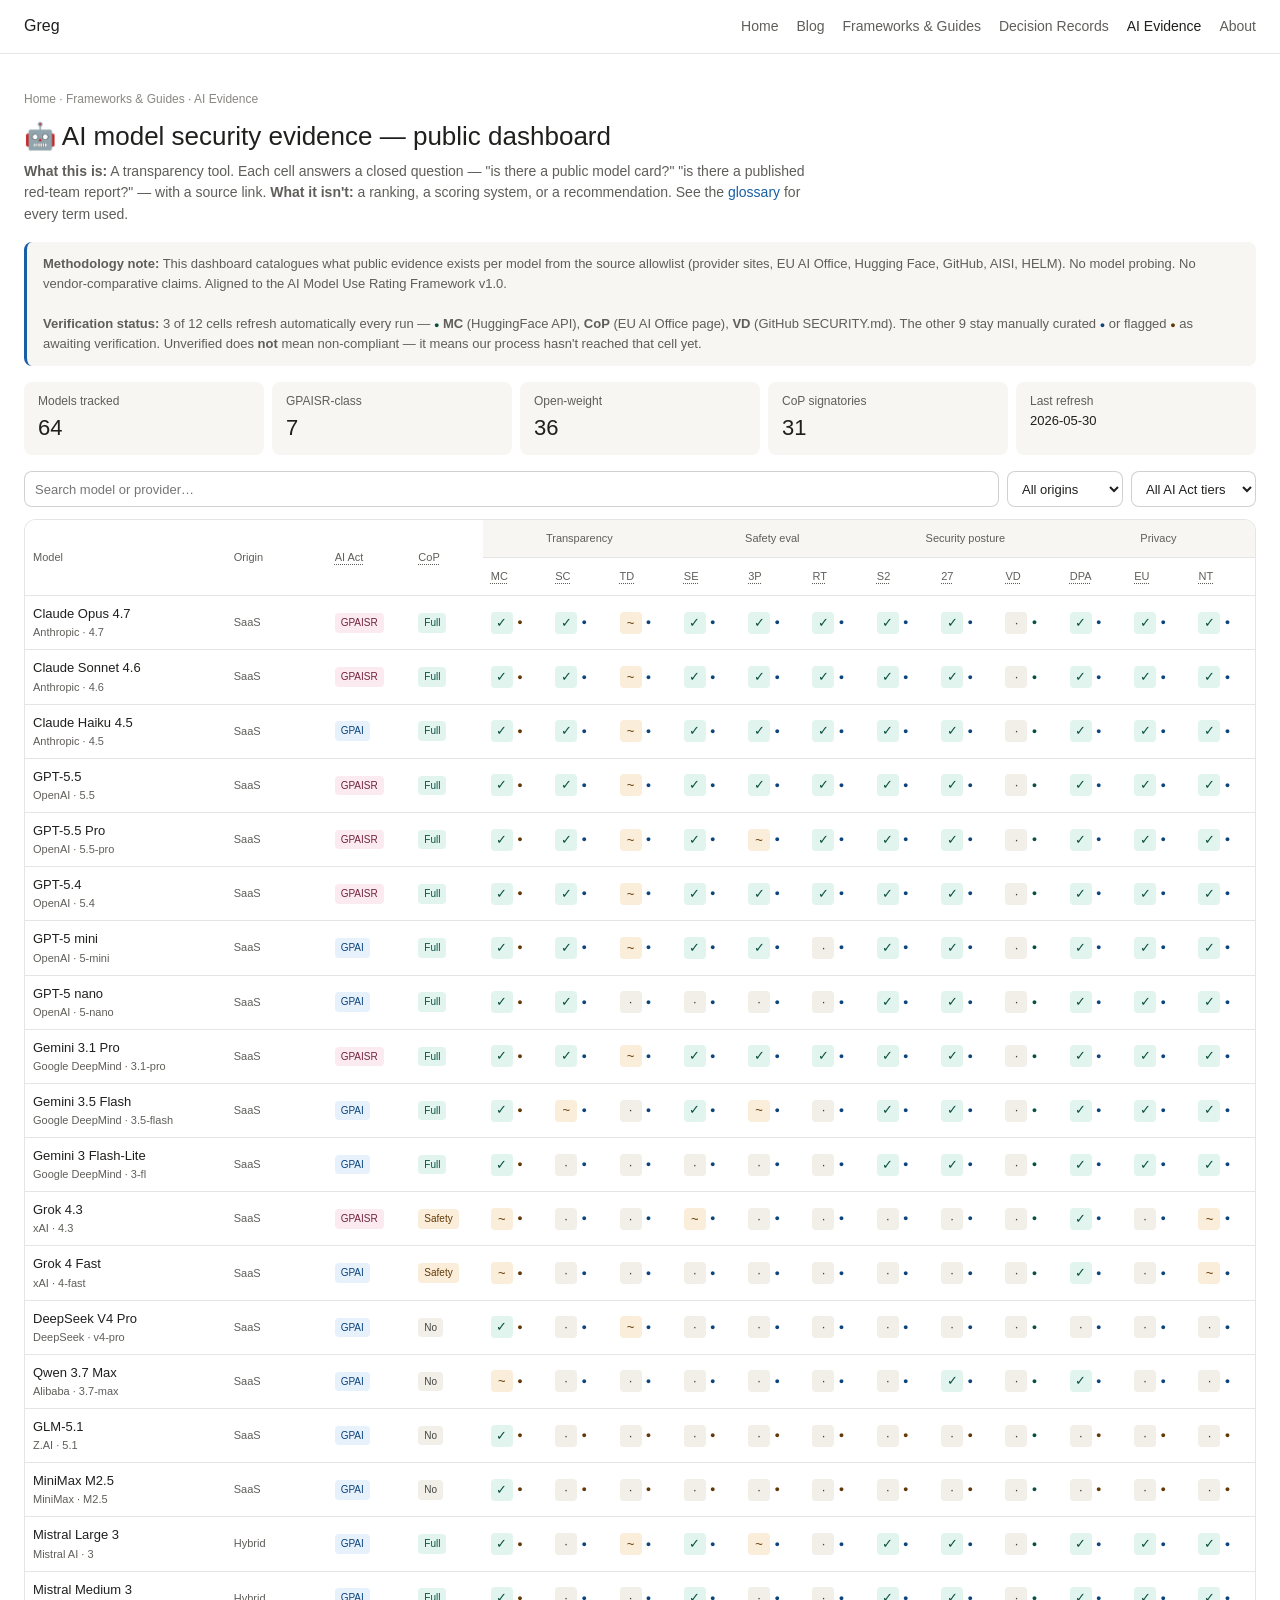
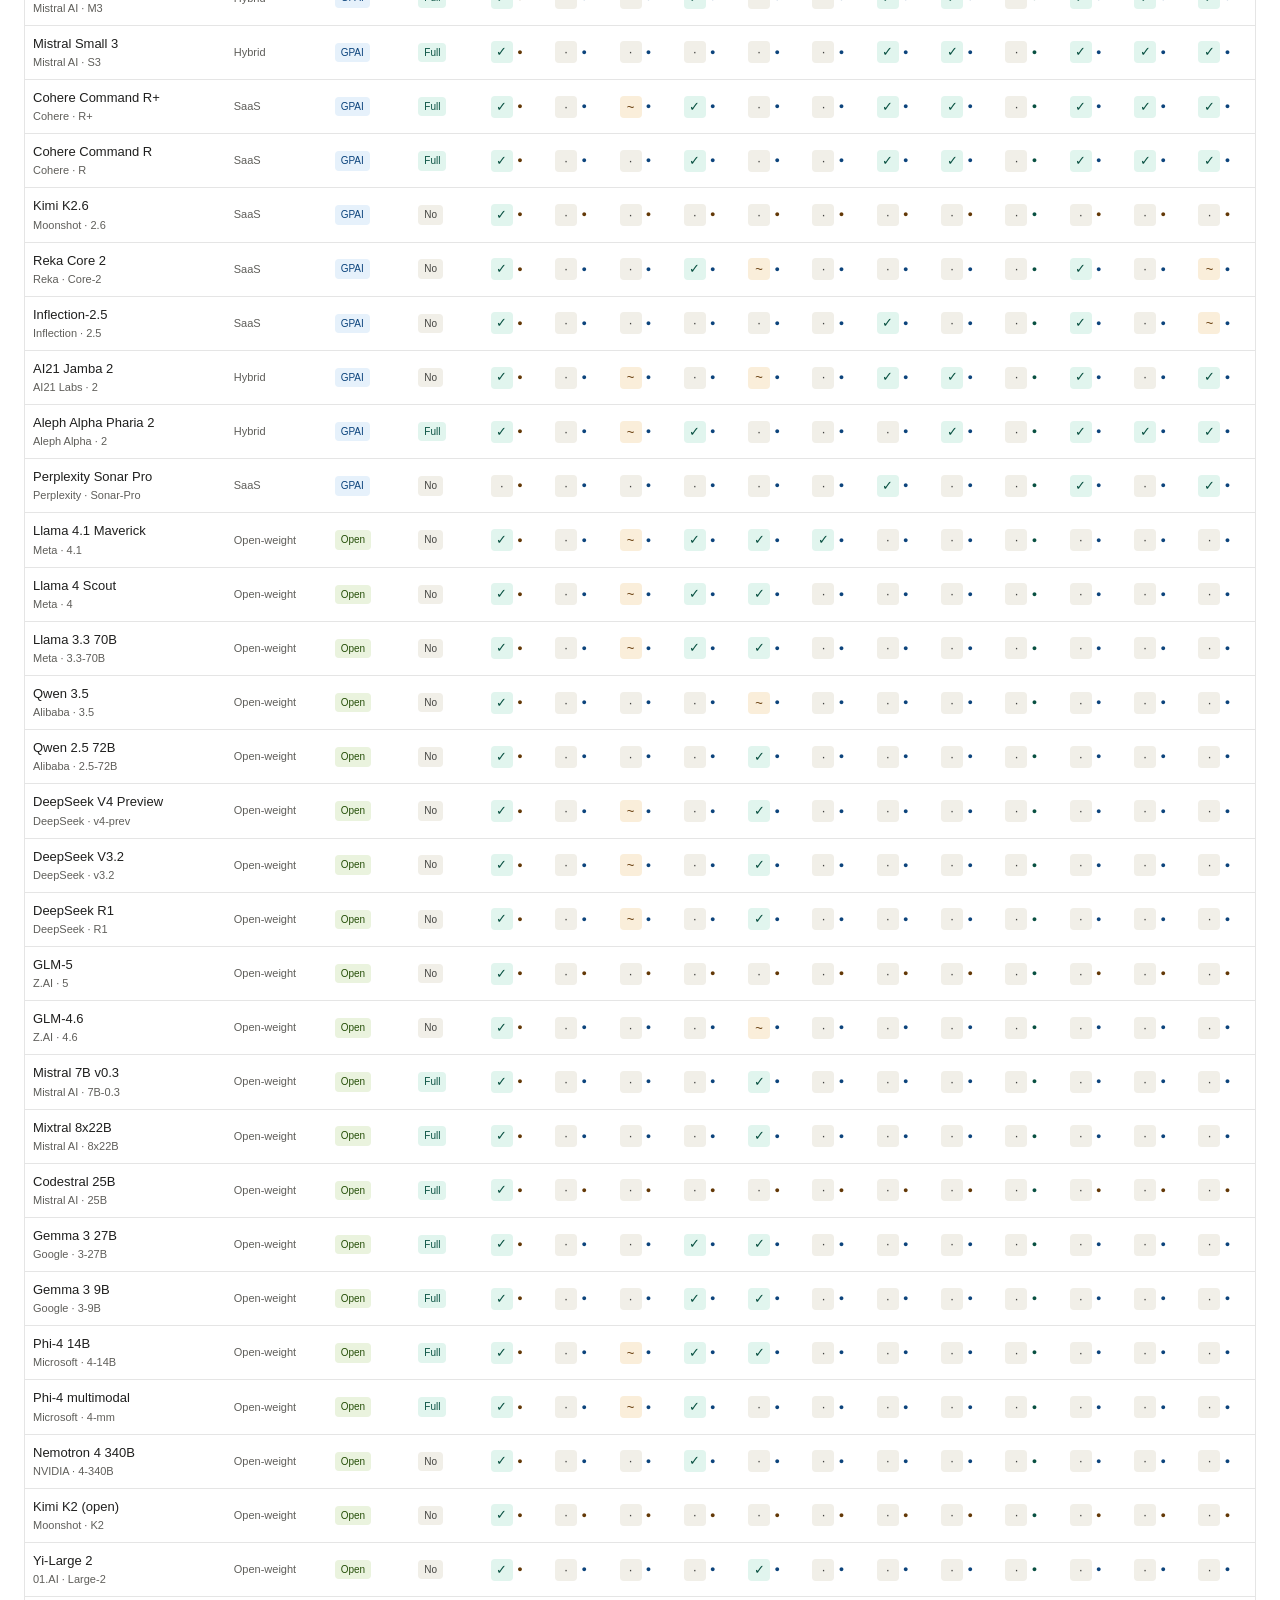
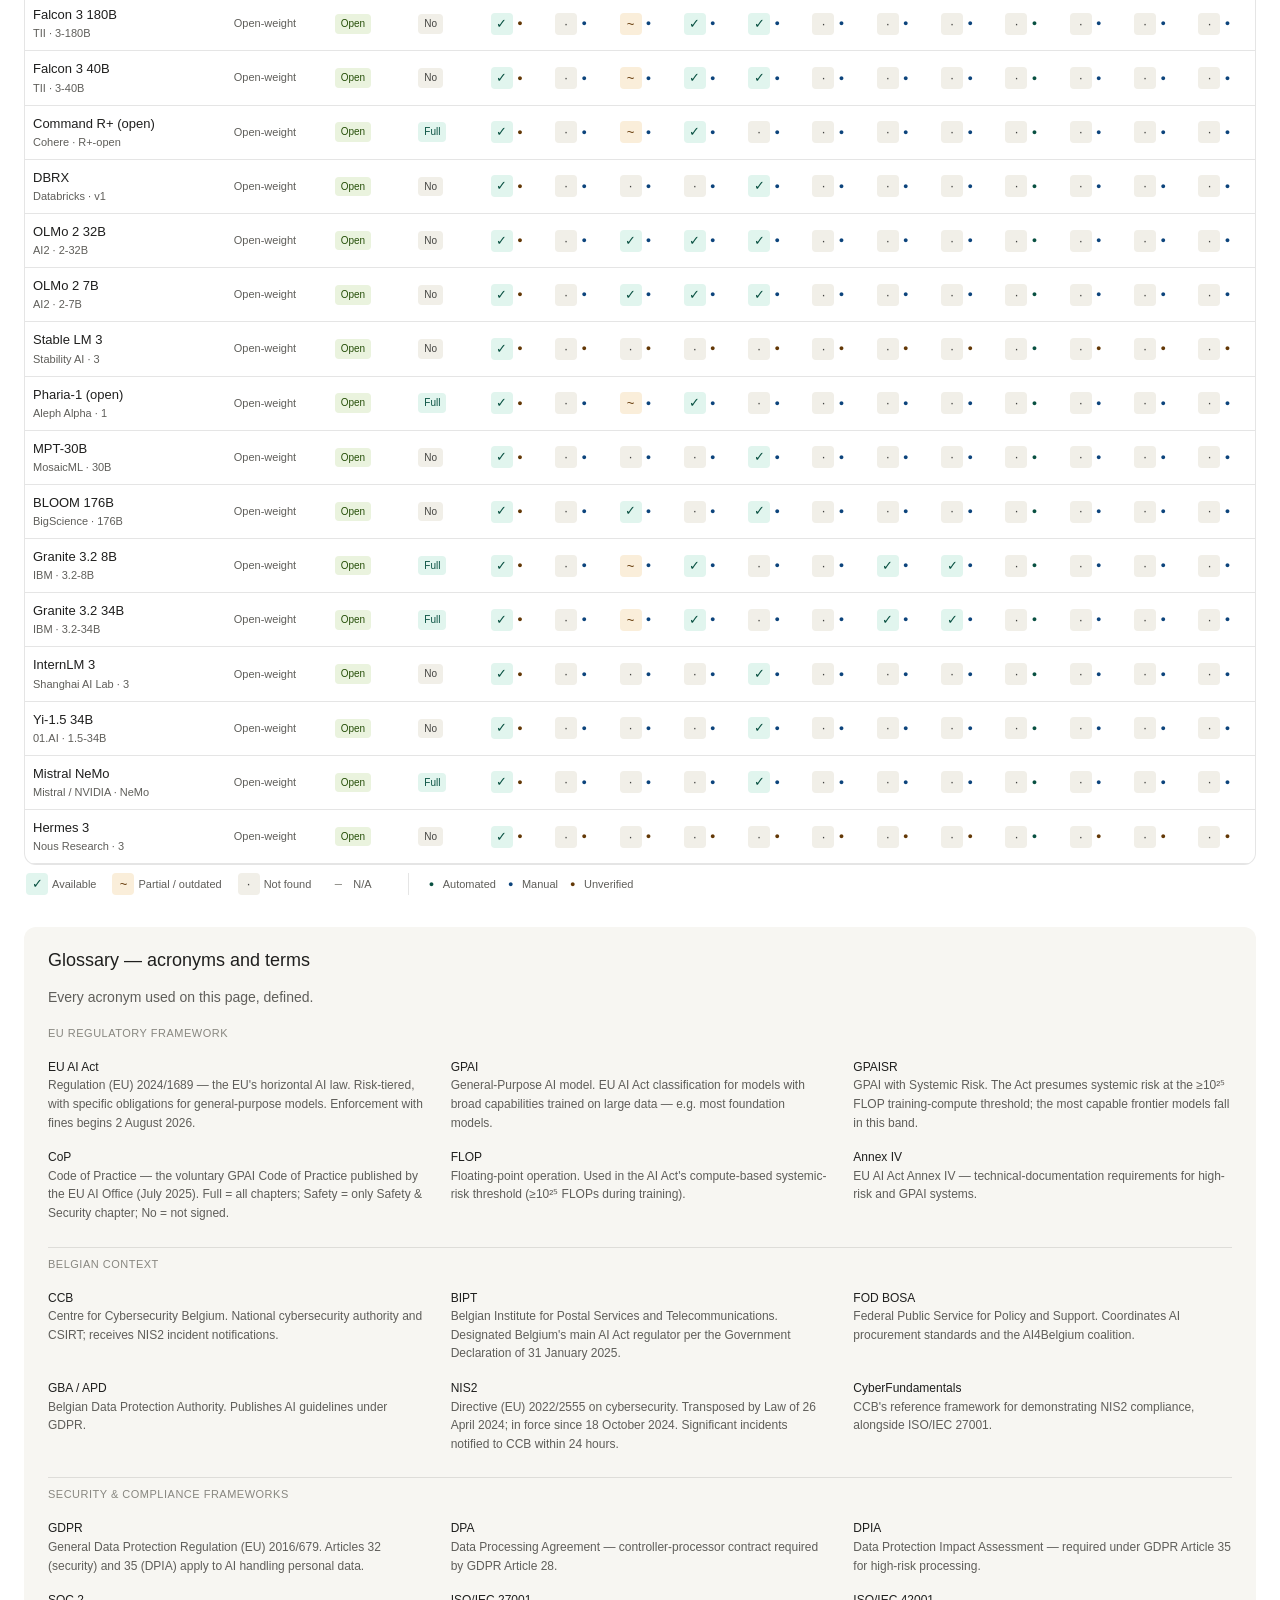
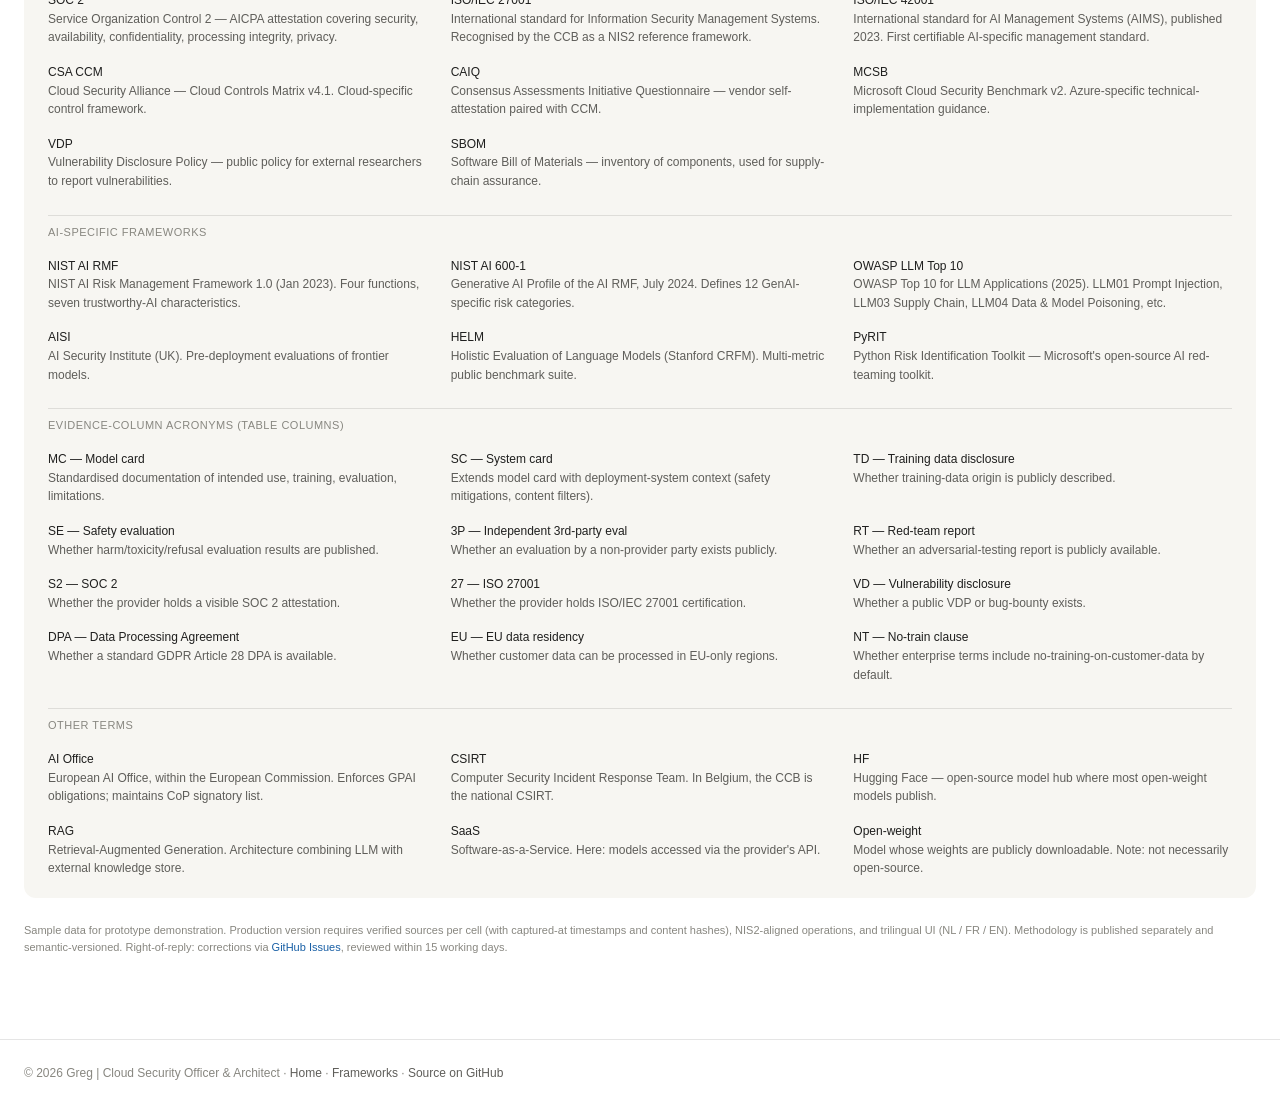
==== commit 60fd3cc0: "Adding Benchmark live 2" ====
--- a/ai-evidence/index.html
+++ b/ai-evidence/index.html
@@ -143,28 +143,16 @@
     table.evd tbody tr:hover { background: var(--bg-2); cursor: pointer; }
     .mdl { font-weight: 500; font-size: 13px; }
     .mdl-prov { font-size: 11px; color: var(--text-2); }
-    .cell { display: inline-flex; align-items: center; justify-content: center; width: 22px; height: 22px; border-radius: 4px; font-size: 13px; position: relative; }
+    .cell-wrap { display: inline-flex; align-items: center; gap: 2px; }
+    .cell { display: inline-flex; align-items: center; justify-content: center; width: 22px; height: 22px; border-radius: 4px; font-size: 13px; }
     .cell.yes { color: var(--c-teal-800); background: var(--c-teal-50); }
     .cell.no { color: var(--c-gray-800); background: var(--c-gray-50); }
     .cell.part { color: var(--c-amber-800); background: var(--c-amber-50); }
     .cell.na { color: var(--text-3); background: transparent; }
-    /* Auto-verified cells get a small live-indicator dot in the corner */
-    .cell.auto::after {
-      content: '';
-      position: absolute;
-      top: 1px; right: 1px;
-      width: 5px; height: 5px;
-      border-radius: 50%;
-      background: var(--accent);
-    }
-    th.auto-col { position: relative; }
-    th.auto-col::after {
-      content: '●';
-      color: var(--accent);
-      font-size: 8px;
-      margin-left: 4px;
-      vertical-align: 2px;
-    }
+    .vmark { font-size: 9px; line-height: 1; color: var(--text-3); width: 10px; text-align: center; }
+    .vmark.auto { color: var(--c-teal-800); }
+    .vmark.manual { color: var(--c-blue-800); }
+    .vmark.unver { color: var(--c-amber-800); }
     .badge { display: inline-block; font-size: 10px; padding: 2px 6px; border-radius: 4px; font-weight: 500; }
     .b-gpaisr { background: var(--c-pink-50); color: var(--c-pink-800); }
     .b-gpai { background: var(--c-blue-50); color: var(--c-blue-800); }
@@ -226,10 +214,8 @@
 
     <div class="banner">
       <strong>Methodology note:</strong> This dashboard catalogues what public evidence exists per model from the source allowlist (provider sites, EU AI Office, Hugging Face, GitHub, AISI, HELM). No model probing. No vendor-comparative claims. Aligned to the AI Model Use Rating Framework v1.0.
-    </div>
-
-    <div class="banner" style="border-left-color: var(--c-teal-800); background: var(--c-teal-50); color: var(--c-teal-800);">
-      <strong>● Live-refreshed cells:</strong> Columns marked with a small dot — <strong>CoP</strong>, <strong>MC</strong>, <strong>TD</strong>, <strong>VD</strong> — are auto-fetched on every workflow run (EU AI Office signatory list, Hugging Face model cards, GitHub SECURITY.md). All other cells are manually curated. Cells with the indicator dot in the corner show the auto-verified value; cells without it are manual.
+      <br><br>
+      <strong>Verification status:</strong> 3 of 12 cells refresh automatically every run — <span class="vmark auto">●</span> <strong>MC</strong> (HuggingFace API), <strong>CoP</strong> (EU AI Office page), <strong>VD</strong> (GitHub SECURITY.md). The other 9 stay manually curated <span class="vmark manual">●</span> or flagged <span class="vmark unver">●</span> as awaiting verification. Unverified does <strong>not</strong> mean non-compliant — it means our process hasn't reached that cell yet.
     </div>
 
     <div class="stats">
@@ -263,22 +249,22 @@
             <th rowspan="2">Model</th>
             <th rowspan="2">Origin</th>
             <th rowspan="2" title="EU AI Act classification">AI Act</th>
-            <th rowspan="2" title="GPAI Code of Practice signatory status — auto-refreshed from the EU AI Office page" class="auto-col">CoP</th>
+            <th rowspan="2" title="GPAI Code of Practice signatory status">CoP</th>
             <th class="grp" colspan="3" style="text-align: center;">Transparency</th>
             <th class="grp" colspan="3" style="text-align: center;">Safety eval</th>
             <th class="grp" colspan="3" style="text-align: center;">Security posture</th>
             <th class="grp" colspan="3" style="text-align: center;">Privacy</th>
           </tr>
           <tr>
-            <th title="Model card — auto-refreshed from Hugging Face for open-weight models" class="auto-col">MC</th>
+            <th title="Model card">MC</th>
             <th title="System card">SC</th>
-            <th title="Training data disclosure — auto-refreshed from Hugging Face for open-weight models" class="auto-col">TD</th>
+            <th title="Training data disclosure">TD</th>
             <th title="Safety evaluation published">SE</th>
             <th title="Independent third-party evaluation">3P</th>
             <th title="Red-team report">RT</th>
             <th title="SOC 2 attestation">S2</th>
             <th title="ISO/IEC 27001 certification">27</th>
-            <th title="Vulnerability disclosure policy — auto-refreshed from GitHub SECURITY.md for open-weight models" class="auto-col">VD</th>
+            <th title="Vulnerability disclosure policy">VD</th>
             <th title="Data Processing Agreement">DPA</th>
             <th title="EU data-residency option">EU</th>
             <th title="No-training-on-customer-data clause">NT</th>
@@ -293,6 +279,11 @@
       <span><span class="cell part" aria-hidden="true">~</span> Partial / outdated</span>
       <span><span class="cell no" aria-hidden="true">·</span> Not found</span>
       <span><span class="cell na" aria-hidden="true">–</span> N/A</span>
+      <span style="margin-left: 20px; padding-left: 20px; border-left: 0.5px solid var(--border);">
+        <span class="vmark auto">●</span> Automated
+        <span class="vmark manual" style="margin-left: 8px;">●</span> Manual
+        <span class="vmark unver" style="margin-left: 8px;">●</span> Unverified
+      </span>
     </div>
 
     <div id="detail" class="detail" aria-live="polite"></div>
@@ -375,31 +366,26 @@
   <script>
     const STATUS = {1: 'yes', 0: 'no', 2: 'part', 3: 'na'};
     const SYM = {1: '✓', 0: '·', 2: '~', 3: '–'};
-    const AUTO_CELLS = new Set(['mc', 'td', 'cop', 'vd']);
-
-    function isAuto(model, cell) {
-      const prov = model._provenance || {};
-      const p = prov[cell];
-      return p && p.mode === 'auto';
-    }
-
-    function cell(v, autoFlag) {
+
+    function cell(v, method) {
       const c = STATUS[v] || 'no';
       const s = SYM[v] || '·';
-      const cls = 'cell ' + c + (autoFlag ? ' auto' : '');
-      const title = autoFlag ? ' title="auto-verified"' : '';
-      return '<span class="' + cls + '"' + title + ' aria-hidden="true">' + s + '</span>';
+      let vClass = 'unver';
+      let vTitle = 'Unverified — manual review needed';
+      if (method === 'automated') { vClass = 'auto'; vTitle = 'Automated verification'; }
+      else if (method === 'manual') { vClass = 'manual'; vTitle = 'Manually verified'; }
+      return '<span class="cell-wrap"><span class="cell ' + c + '" aria-hidden="true">' + s + '</span>' +
+             '<span class="vmark ' + vClass + '" title="' + vTitle + '" aria-label="' + vTitle + '">●</span></span>';
     }
     function tierBadge(t) {
       if (t === 'GPAISR') return '<span class="badge b-gpaisr">GPAISR</span>';
       if (t === 'GPAI') return '<span class="badge b-gpai">GPAI</span>';
       return '<span class="badge b-open">Open</span>';
     }
-    function copBadge(c, autoFlag) {
-      const dot = autoFlag ? '<span style="display:inline-block;width:5px;height:5px;border-radius:50%;background:var(--accent);margin-left:4px;vertical-align:middle;" title="auto-verified"></span>' : '';
-      if (c === 'F') return '<span class="badge b-cop-f">Full</span>' + dot;
-      if (c === 'S') return '<span class="badge b-cop-s">Safety</span>' + dot;
-      return '<span class="badge b-cop-n">No</span>' + dot;
+    function copBadge(c) {
+      if (c === 'F') return '<span class="badge b-cop-f">Full</span>';
+      if (c === 'S') return '<span class="badge b-cop-s">Safety</span>';
+      return '<span class="badge b-cop-n">No</span>';
     }
 
     let MODELS = [];
@@ -421,15 +407,16 @@
       );
       tbody.innerHTML = rows.map(m => {
         const idx = MODELS.indexOf(m);
+        const ver = m.verification || {};
         return '<tr data-idx="' + idx + '">' +
           '<td><div class="mdl">' + m.n + '</div><div class="mdl-prov">' + m.p + ' · ' + m.v + '</div></td>' +
           '<td style="font-size: 11px; color: var(--text-2);">' + m.o + '</td>' +
           '<td>' + tierBadge(m.t) + '</td>' +
-          '<td>' + copBadge(m.cop, isAuto(m, 'cop')) + '</td>' +
-          '<td>' + cell(m.mc, isAuto(m, 'mc')) + '</td><td>' + cell(m.sc, false) + '</td><td>' + cell(m.td, isAuto(m, 'td')) + '</td>' +
-          '<td>' + cell(m.se, false) + '</td><td>' + cell(m.tp, false) + '</td><td>' + cell(m.rt, false) + '</td>' +
-          '<td>' + cell(m.s2, false) + '</td><td>' + cell(m.iso, false) + '</td><td>' + cell(m.vd, isAuto(m, 'vd')) + '</td>' +
-          '<td>' + cell(m.dpa, false) + '</td><td>' + cell(m.eu, false) + '</td><td>' + cell(m.nt, false) + '</td>' +
+          '<td>' + copBadge(m.cop) + '</td>' +
+          '<td>' + cell(m.mc, ver.mc) + '</td><td>' + cell(m.sc, ver.sc) + '</td><td>' + cell(m.td, ver.td) + '</td>' +
+          '<td>' + cell(m.se, ver.se) + '</td><td>' + cell(m.tp, ver.tp) + '</td><td>' + cell(m.rt, ver.rt) + '</td>' +
+          '<td>' + cell(m.s2, ver.s2) + '</td><td>' + cell(m.iso, ver.iso) + '</td><td>' + cell(m.vd, ver.vd) + '</td>' +
+          '<td>' + cell(m.dpa, ver.dpa) + '</td><td>' + cell(m.eu, ver.eu) + '</td><td>' + cell(m.nt, ver.nt) + '</td>' +
           '</tr>';
       }).join('');
       document.getElementById('s-total').textContent = MODELS.length;
@@ -440,46 +427,47 @@
 
     function showDetail(idx) {
       const m = MODELS[idx];
-      const prov = m._provenance || {};
+      const ver = m.verification || {};
+      const apiUrls = m.api_urls || {};
       const items = [
-        ['Model card', 'mc', m.mc],
-        ['System card', 'sc', m.sc],
-        ['Training data disclosure', 'td', m.td],
-        ['Safety evaluation', 'se', m.se],
-        ['Independent 3rd-party eval', 'tp', m.tp],
-        ['Red-team report', 'rt', m.rt],
-        ['SOC 2', 's2', m.s2],
-        ['ISO 27001', 'iso', m.iso],
-        ['Vulnerability disclosure', 'vd', m.vd],
-        ['Data Processing Agreement', 'dpa', m.dpa],
-        ['EU data residency', 'eu', m.eu],
-        ['No-train clause', 'nt', m.nt],
+        ['Model card (MC)', 'mc', m.mc, m.urls && m.urls.mc],
+        ['System card (SC)', 'sc', m.sc, m.urls && m.urls.sc],
+        ['Training data disclosure (TD)', 'td', m.td, m.urls && m.urls.td],
+        ['Safety evaluation (SE)', 'se', m.se, m.urls && m.urls.se],
+        ['Independent 3rd-party eval (3P)', 'tp', m.tp, m.urls && m.urls.tp],
+        ['Red-team report (RT)', 'rt', m.rt, m.urls && m.urls.rt],
+        ['SOC 2 (S2)', 's2', m.s2, m.urls && m.urls.s2],
+        ['ISO 27001 (27)', 'iso', m.iso, m.urls && m.urls.iso],
+        ['Vulnerability disclosure (VD)', 'vd', m.vd, m.urls && m.urls.vd],
+        ['Data Processing Agreement (DPA)', 'dpa', m.dpa, m.urls && m.urls.dpa],
+        ['EU data residency (EU)', 'eu', m.eu, m.urls && m.urls.eu],
+        ['No-train clause (NT)', 'nt', m.nt, m.urls && m.urls.nt],
       ];
-
-      function provBadge(p) {
-        if (!p) return '<span style="color: var(--text-3); font-size: 10px;">manual</span>';
-        if (p.mode === 'auto') {
-          const when = p.captured_at ? p.captured_at.slice(0, 10) : '';
-          return '<span style="background: var(--c-teal-50); color: var(--c-teal-800); font-size: 10px; padding: 1px 5px; border-radius: 3px; font-weight: 500;">● auto · ' + when + '</span>';
-        }
-        if (p.mode === 'manual-override') {
-          return '<span style="background: var(--c-amber-50); color: var(--c-amber-800); font-size: 10px; padding: 1px 5px; border-radius: 3px;">manual override</span>';
-        }
-        return '<span style="color: var(--text-3); font-size: 10px;">manual</span>';
-      }
-
+      const methodIcon = (mth) => {
+        if (mth === 'automated') return '<span class="vmark auto" title="Automated">●</span>';
+        if (mth === 'manual') return '<span class="vmark manual" title="Manual">●</span>';
+        return '<span class="vmark unver" title="Unverified">●</span>';
+      };
       detail.innerHTML =
         '<h3>' + m.n + ' <span style="font-weight: 400; color: var(--text-2); font-size: 12px;">' + m.p + ' · ' + m.v + ' · ' + m.o + '</span></h3>' +
-        items.map(([k, key, v]) => {
-          const p = prov[key];
-          const u = (m.urls && m.urls[key]) || (p && p.source_url);
+        items.map(([k, key, v, u]) => {
           const hasSource = (v === 1 || v === 2) && u;
-          const note = p && p.note ? '<div style="font-size: 10px; color: var(--text-3); margin-top: 2px;">' + p.note + '</div>' : '';
-          return '<div class="detail-row"><span>' + k + ' ' + provBadge(p) + note + '</span><span>' + SYM[v] + ' ' +
-            (hasSource ? '<a href="' + u + '" target="_blank" rel="noopener">source ↗</a>' :
-             '<span style="color: var(--text-3);">no public source</span>') + '</span></div>';
+          const apiU = apiUrls[key];
+          const mth = ver[key] || 'unverified';
+          let right = SYM[v] + ' ';
+          if (hasSource) {
+            right += '<a href="' + u + '" target="_blank" rel="noopener">source ↗</a>';
+          } else {
+            right += '<span style="color: var(--text-3);">no public source</span>';
+          }
+          if (apiU) {
+            right += ' &nbsp;·&nbsp; <a href="' + apiU + '" target="_blank" rel="noopener" style="font-size: 11px; color: var(--text-3);">API ↗</a>';
+          }
+          right += ' &nbsp;' + methodIcon(mth);
+          return '<div class="detail-row"><span>' + k + '</span><span>' + right + '</span></div>';
         }).join('') +
-        '<p style="font-size: 11px; color: var(--text-3); margin: 12px 0 0;">Last verified: ' + (m.last_verified || 'unknown') + '</p>';
+        '<p style="font-size: 11px; color: var(--text-3); margin: 12px 0 0;">Last verified: ' + (m.last_verified || 'unknown') +
+        ' · Last run: ' + (m.last_run || 'unknown') + '</p>';
       detail.classList.add('open');
       detail.scrollIntoView({behavior: 'smooth', block: 'nearest'});
     }
